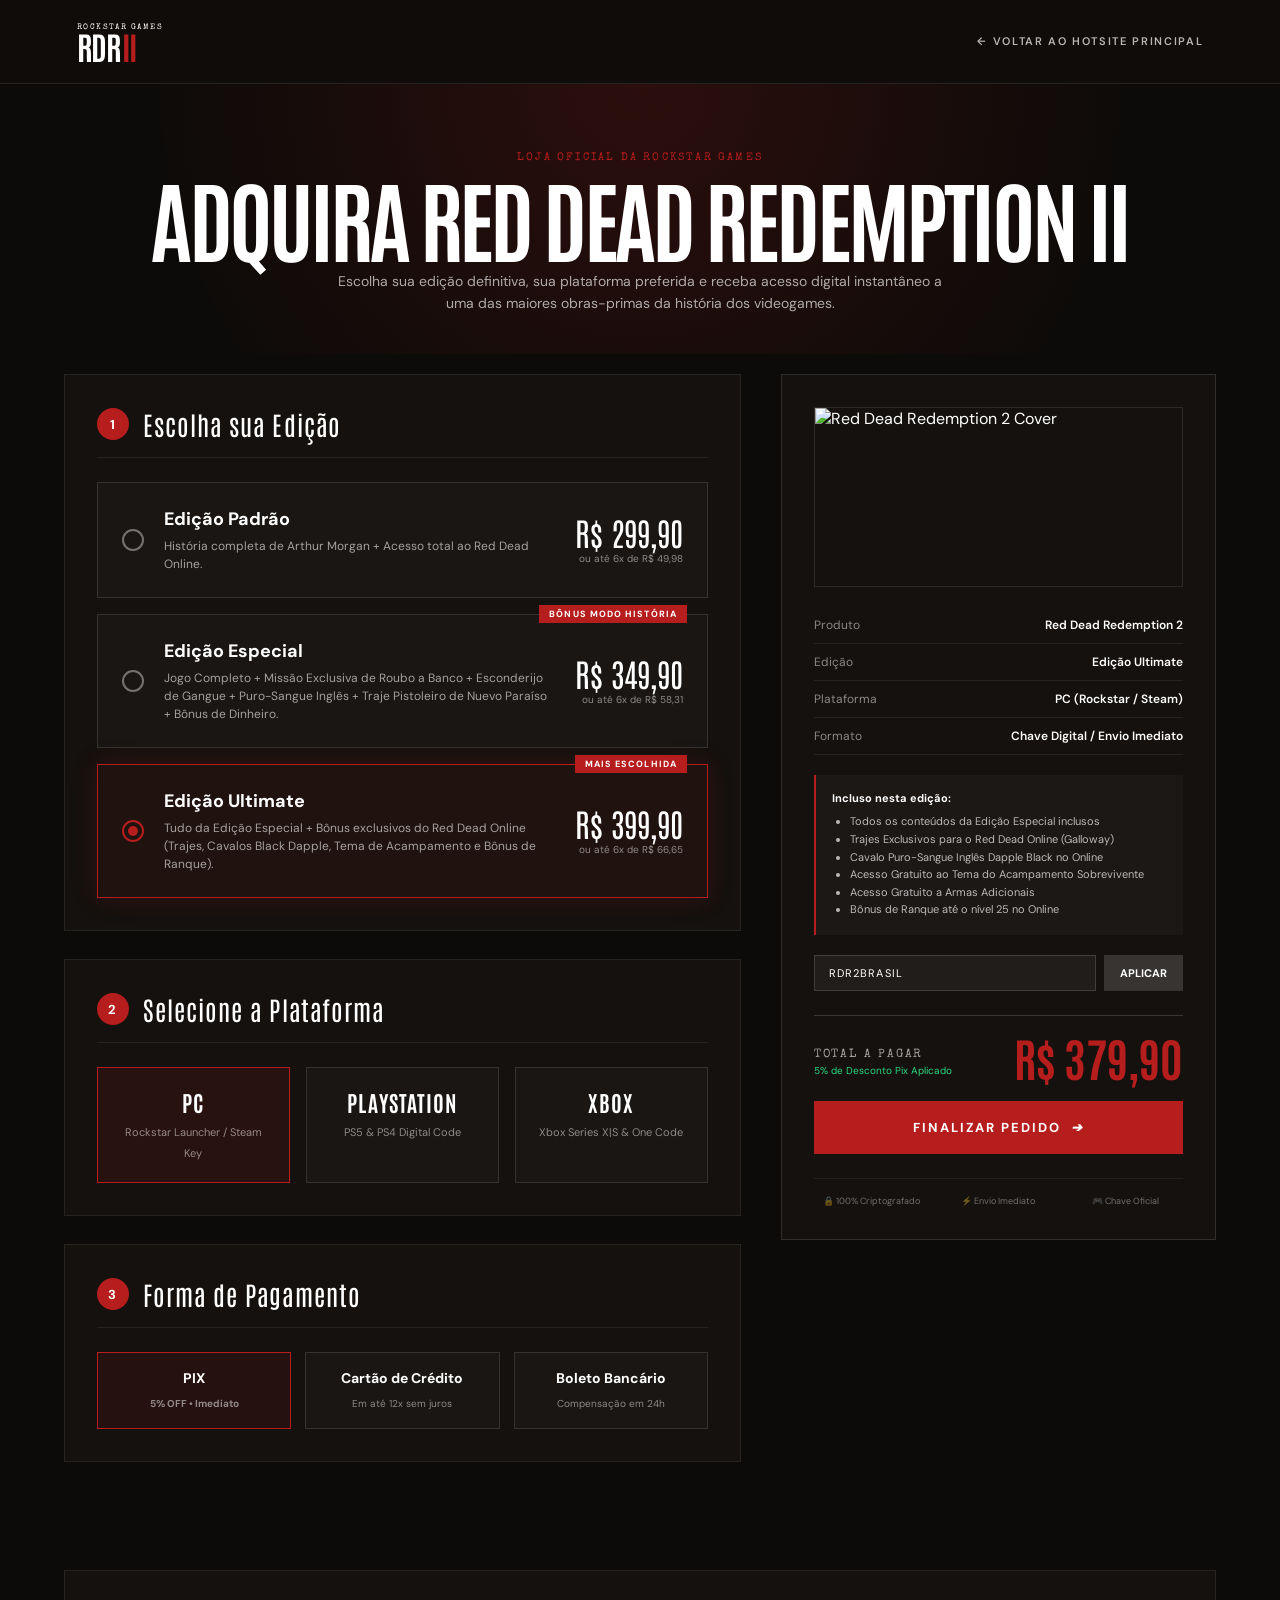
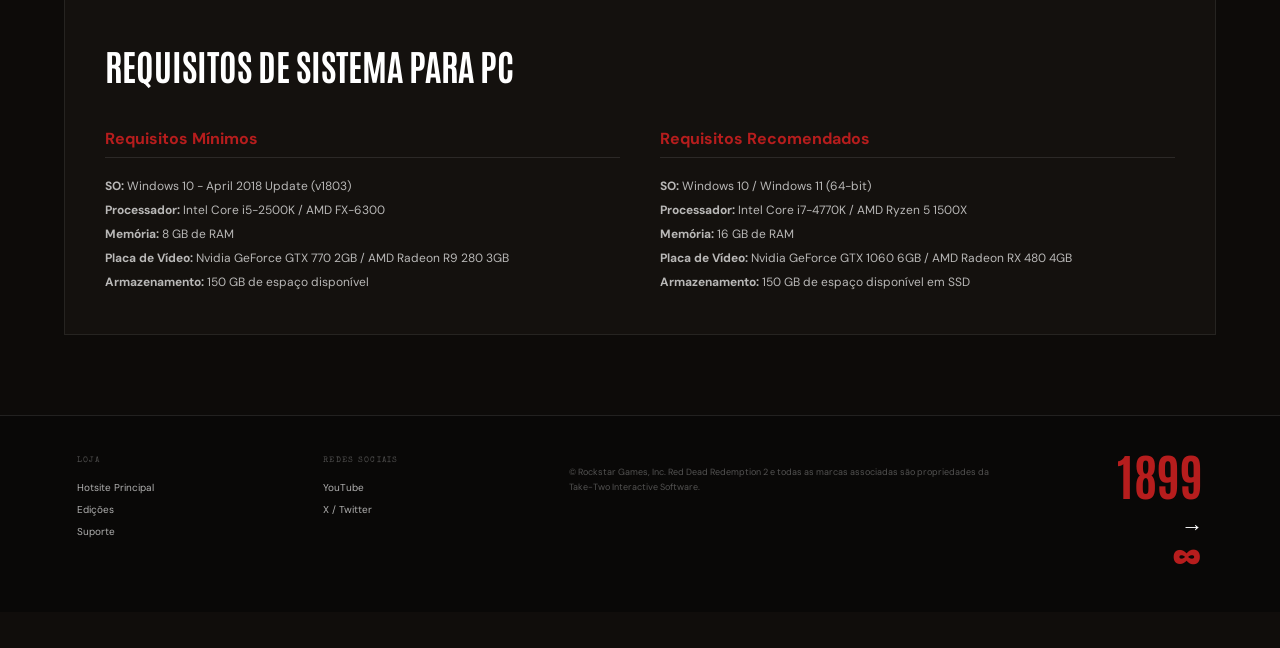
==== buy.html @ e884ec9a "Adiciona site RDR2" ====
<!DOCTYPE html>
<html lang="pt-BR">
<head>
  <meta charset="UTF-8" />
  <meta http-equiv="refresh" content="0; url=comprar.html" />
  <title>Redirecionando para a loja...</title>
</head>
<body style="background:#0d0b09; color:#fff; font-family:sans-serif; text-align:center; padding:100px;">
  <p>Redirecionando para a página de compra...</p>
  <p><a href="comprar.html" style="color:#b61d1d;">Clique aqui se não for redirecionado automaticamente.</a></p>
</body>
</html>
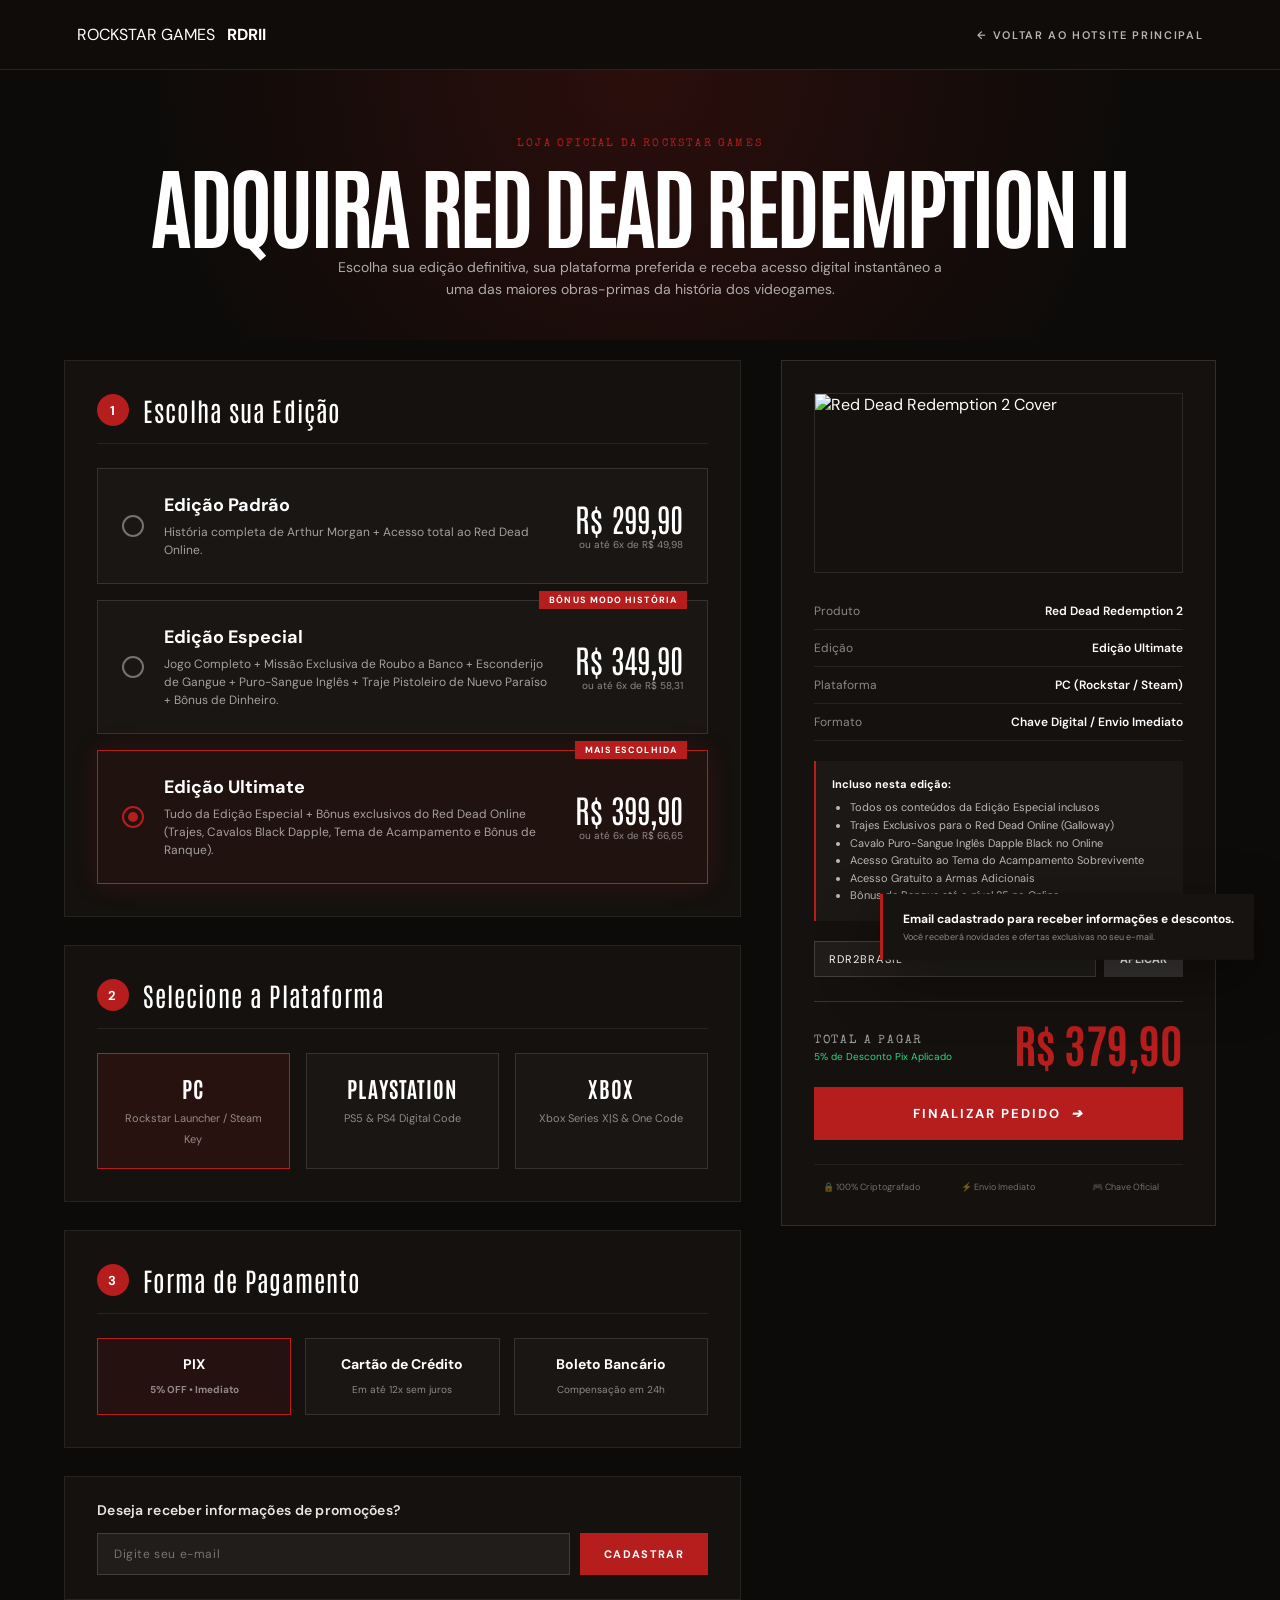
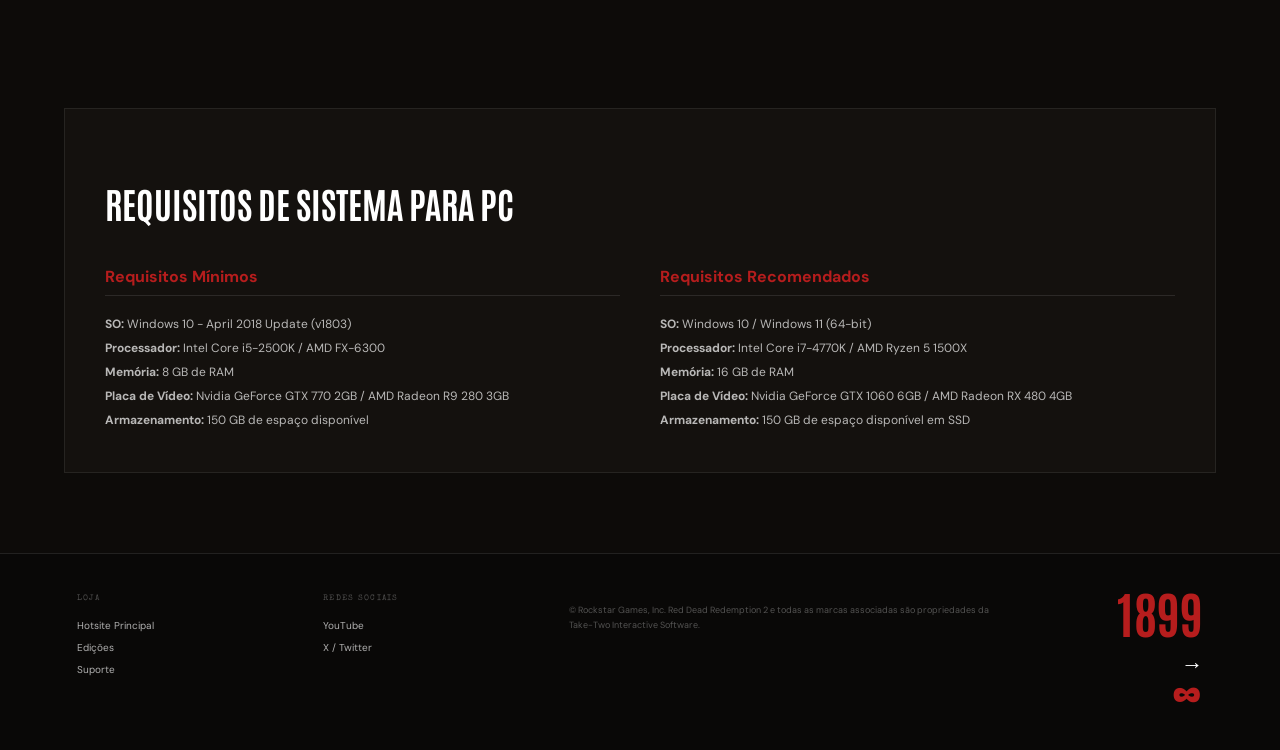
==== commit 10a43c9f: "Update purchase page, trailer modal playback, wildlife assets and latest fixes" ====
--- a/buy.html
+++ b/buy.html
@@ -2,11 +2,997 @@
 <html lang="pt-BR">
 <head>
   <meta charset="UTF-8" />
-  <meta http-equiv="refresh" content="0; url=comprar.html" />
-  <title>Redirecionando para a loja...</title>
+  <meta name="viewport" content="width=device-width, initial-scale=1.0" />
+  <meta name="theme-color" content="#100d0b" />
+  <meta name="description" content="Adquira Red Dead Redemption 2 para PC, PlayStation e Xbox com entrega digital instantânea." />
+  <title>Comprar Red Dead Redemption II — Loja Oficial</title>
+  <link rel="preconnect" href="https://fonts.googleapis.com">
+  <link rel="preconnect" href="https://fonts.gstatic.com" crossorigin>
+  <link href="https://fonts.googleapis.com/css2?family=Antonio:wght@400;500;600;700&family=DM+Sans:wght@400;500;600;700&family=Special+Elite&display=swap" rel="stylesheet">
+  <link rel="stylesheet" href="style.css" />
+  <style>
+    /* Estilos específicos da página de compra */
+    .checkout-page {
+      background: #0d0b09;
+      color: #fff;
+      min-height: 100vh;
+      display: flex;
+      flex-direction: column;
+      cursor: default;
+    }
+    .checkout-page a,
+    .checkout-page button,
+    .checkout-page .edition-card,
+    .checkout-page .platform-card,
+    .checkout-page .payment-option,
+    .checkout-page .radio-mark,
+    .checkout-page .back-link,
+    .checkout-page .brand {
+      cursor: pointer;
+    }
+    .checkout-page input[type="text"],
+    .checkout-page input[type="email"] {
+      cursor: text;
+    }
+    .checkout-page button:disabled,
+    .checkout-page input:disabled,
+    .checkout-page [disabled] {
+      cursor: not-allowed;
+    }
+    .checkout-header {
+      padding: 24px 6vw;
+      display: flex;
+      align-items: center;
+      justify-content: space-between;
+      border-bottom: 1px solid rgba(255,255,255,0.1);
+      background: rgba(16, 13, 11, 0.95);
+      position: sticky;
+      top: 0;
+      z-index: 100;
+      backdrop-filter: blur(10px);
+    }
+    .checkout-header .back-link {
+      color: rgba(255,255,255,0.7);
+      text-decoration: none;
+      font-size: 11px;
+      letter-spacing: 0.15em;
+      text-transform: uppercase;
+      font-weight: 600;
+      transition: color 0.3s;
+      display: inline-flex;
+      align-items: center;
+      gap: 8px;
+    }
+    .checkout-header .back-link:hover {
+      color: var(--red);
+    }
+    .checkout-hero {
+      padding: 60px 6vw 40px;
+      text-align: center;
+      background: radial-gradient(circle at 50% 0%, rgba(182,29,29,0.18) 0%, transparent 70%);
+    }
+    .checkout-hero span {
+      font-family: var(--typewriter);
+      font-size: 11px;
+      letter-spacing: 0.2em;
+      color: var(--red);
+      text-transform: uppercase;
+    }
+    .checkout-hero h1 {
+      font-family: var(--display);
+      font-size: clamp(48px, 7vw, 92px);
+      letter-spacing: -0.04em;
+      margin: 12px 0;
+      line-height: 0.9;
+    }
+    .checkout-hero p {
+      max-width: 620px;
+      margin: 0 auto;
+      color: rgba(255,255,255,0.65);
+      font-size: 14px;
+      line-height: 1.6;
+    }
+
+    .checkout-container {
+      max-width: 1400px;
+      width: 90%;
+      margin: 20px auto 80px;
+      display: grid;
+      grid-template-columns: 1.4fr 0.9fr;
+      gap: 40px;
+      align-items: start;
+    }
+
+    .step-card {
+      background: #14110e;
+      border: 1px solid rgba(255,255,255,0.08);
+      padding: 32px;
+      margin-bottom: 28px;
+      position: relative;
+    }
+    .step-title {
+      display: flex;
+      align-items: center;
+      gap: 14px;
+      font-family: var(--display);
+      font-size: 26px;
+      letter-spacing: 0.04em;
+      margin-bottom: 24px;
+      border-bottom: 1px solid rgba(255,255,255,0.08);
+      padding-bottom: 16px;
+    }
+    .step-title span {
+      display: inline-grid;
+      place-content: center;
+      width: 32px;
+      height: 32px;
+      border-radius: 50%;
+      background: var(--red);
+      color: #fff;
+      font-size: 13px;
+      font-family: var(--body);
+      font-weight: 700;
+    }
+
+    /* Cards de Edição */
+    .editions-list {
+      display: flex;
+      flex-direction: column;
+      gap: 16px;
+    }
+    .edition-card {
+      background: rgba(255,255,255,0.02);
+      border: 1px solid rgba(255,255,255,0.12);
+      padding: 24px;
+      cursor: pointer;
+      transition: all 0.3s var(--ease);
+      display: grid;
+      grid-template-columns: auto 1fr auto;
+      gap: 20px;
+      align-items: center;
+      position: relative;
+    }
+    .edition-card:hover {
+      border-color: rgba(255,255,255,0.35);
+      background: rgba(255,255,255,0.04);
+    }
+    .edition-card.selected {
+      border-color: var(--red);
+      background: rgba(182,29,29,0.08);
+      box-shadow: 0 0 25px rgba(182,29,29,0.2);
+    }
+    .edition-card .radio-mark {
+      width: 22px;
+      height: 22px;
+      border: 2px solid rgba(255,255,255,0.4);
+      border-radius: 50%;
+      display: grid;
+      place-content: center;
+      transition: border-color 0.3s;
+    }
+    .edition-card.selected .radio-mark {
+      border-color: var(--red);
+    }
+    .edition-card.selected .radio-mark::after {
+      content: "";
+      width: 10px;
+      height: 10px;
+      background: var(--red);
+      border-radius: 50%;
+    }
+    .edition-info h3 {
+      margin: 0 0 6px;
+      font-size: 18px;
+      font-weight: 700;
+    }
+    .edition-info p {
+      margin: 0;
+      color: rgba(255,255,255,0.6);
+      font-size: 12px;
+      line-height: 1.5;
+    }
+    .edition-badge {
+      position: absolute;
+      top: -10px;
+      right: 20px;
+      background: var(--red);
+      color: #fff;
+      font-size: 9px;
+      font-weight: 700;
+      letter-spacing: 0.12em;
+      padding: 3px 10px;
+      text-transform: uppercase;
+    }
+    .edition-price {
+      text-align: right;
+    }
+    .edition-price .current {
+      font-family: var(--display);
+      font-size: 32px;
+      color: #fff;
+      display: block;
+      line-height: 1;
+    }
+    .edition-price .installments {
+      color: rgba(255,255,255,0.5);
+      font-size: 10px;
+      margin-top: 4px;
+      display: block;
+    }
+
+    /* Plataformas */
+    .platforms-grid {
+      display: grid;
+      grid-template-columns: repeat(auto-fit, minmax(180px, 1fr));
+      gap: 16px;
+    }
+    .platform-card {
+      background: rgba(255,255,255,0.02);
+      border: 1px solid rgba(255,255,255,0.12);
+      padding: 20px;
+      text-align: center;
+      cursor: pointer;
+      transition: all 0.3s;
+    }
+    .platform-card:hover {
+      border-color: rgba(255,255,255,0.4);
+    }
+    .platform-card.selected {
+      border-color: var(--red);
+      background: rgba(182,29,29,0.12);
+    }
+    .platform-card strong {
+      display: block;
+      font-family: var(--display);
+      font-size: 22px;
+      letter-spacing: 0.05em;
+      margin-bottom: 4px;
+    }
+    .platform-card span {
+      font-size: 11px;
+      color: rgba(255,255,255,0.5);
+    }
+
+    /* Métodos de Pagamento */
+    .payments-list {
+      display: grid;
+      grid-template-columns: repeat(auto-fit, minmax(170px, 1fr));
+      gap: 14px;
+    }
+    .payment-option {
+      border: 1px solid rgba(255,255,255,0.12);
+      padding: 16px;
+      cursor: pointer;
+      background: rgba(255,255,255,0.02);
+      text-align: center;
+      transition: 0.3s;
+    }
+    .payment-option:hover {
+      border-color: rgba(255,255,255,0.3);
+    }
+    .payment-option.selected {
+      border-color: var(--red);
+      background: rgba(182,29,29,0.1);
+    }
+    .payment-option strong {
+      display: block;
+      font-size: 14px;
+      margin-bottom: 4px;
+    }
+    .payment-option small {
+      color: rgba(255,255,255,0.5);
+      font-size: 10px;
+    }
+    .pix-tag {
+      color: #2bd880;
+      font-weight: 700;
+    }
+
+    /* Seção de Promoções e Descontos */
+    .promo-card {
+      background: #14110e;
+      border: 1px solid rgba(255,255,255,0.08);
+      padding: 24px 32px;
+      margin-bottom: 28px;
+    }
+    .promo-question {
+      margin: 0 0 14px;
+      font-size: 14px;
+      font-weight: 600;
+      color: rgba(255,255,255,0.9);
+      letter-spacing: 0.02em;
+    }
+    .promo-form {
+      display: flex;
+      gap: 10px;
+    }
+    .promo-form input {
+      flex: 1;
+      background: rgba(255,255,255,0.05);
+      border: 1px solid rgba(255,255,255,0.15);
+      padding: 12px 16px;
+      color: #fff;
+      font-size: 12px;
+      font-family: inherit;
+      letter-spacing: 0.05em;
+      transition: border-color 0.3s;
+    }
+    .promo-form input:focus {
+      outline: none;
+      border-color: var(--red);
+    }
+    .promo-form button {
+      background: var(--red);
+      border: none;
+      color: #fff;
+      padding: 0 24px;
+      font-size: 11px;
+      font-weight: 700;
+      letter-spacing: 0.12em;
+      text-transform: uppercase;
+      font-family: inherit;
+      cursor: pointer;
+      transition: background 0.3s, color 0.3s;
+      white-space: nowrap;
+    }
+    .promo-form button:hover {
+      background: #fff;
+      color: var(--ink);
+    }
+    .promo-feedback {
+      margin-top: 12px;
+      color: #2bd880;
+      font-size: 12px;
+      font-weight: 600;
+      letter-spacing: 0.02em;
+      display: none;
+    }
+    .promo-feedback.is-visible {
+      display: block;
+    }
+
+    /* Resumo Lateral */
+    .checkout-summary {
+      background: #14110e;
+      border: 1px solid rgba(255,255,255,0.12);
+      padding: 32px;
+      position: sticky;
+      top: 100px;
+    }
+    .summary-cover {
+      width: 100%;
+      height: 180px;
+      overflow: hidden;
+      margin-bottom: 20px;
+      border: 1px solid rgba(255,255,255,0.1);
+      position: relative;
+    }
+    .summary-cover img {
+      width: 100%;
+      height: 100%;
+      object-fit: cover;
+      filter: contrast(1.1);
+    }
+    .summary-details dl {
+      margin: 20px 0;
+    }
+    .summary-details dl div {
+      display: flex;
+      justify-content: space-between;
+      padding: 10px 0;
+      border-bottom: 1px solid rgba(255,255,255,0.07);
+      font-size: 12px;
+    }
+    .summary-details dt {
+      color: rgba(255,255,255,0.5);
+    }
+    .summary-details dd {
+      margin: 0;
+      font-weight: 600;
+    }
+    .summary-bonuses {
+      margin: 20px 0;
+      padding: 16px;
+      background: rgba(255,255,255,0.03);
+      border-left: 2px solid var(--red);
+      font-size: 11px;
+    }
+    .summary-bonuses strong {
+      display: block;
+      margin-bottom: 8px;
+      color: #fff;
+    }
+    .summary-bonuses ul {
+      margin: 0;
+      padding-left: 18px;
+      color: rgba(255,255,255,0.7);
+      line-height: 1.6;
+    }
+
+    .coupon-box {
+      display: flex;
+      gap: 8px;
+      margin: 20px 0;
+    }
+    .coupon-box input {
+      flex: 1;
+      background: rgba(255,255,255,0.05);
+      border: 1px solid rgba(255,255,255,0.15);
+      padding: 10px 14px;
+      color: #fff;
+      font-size: 11px;
+      text-transform: uppercase;
+      letter-spacing: 0.1em;
+    }
+    .coupon-box button {
+      background: rgba(255,255,255,0.15);
+      border: none;
+      color: #fff;
+      padding: 0 16px;
+      font-size: 11px;
+      font-weight: 700;
+      cursor: pointer;
+      transition: background 0.3s;
+    }
+    .coupon-box button:hover {
+      background: var(--red);
+    }
+
+    .summary-total {
+      margin-top: 24px;
+      padding-top: 20px;
+      border-top: 1px solid rgba(255,255,255,0.15);
+      display: flex;
+      justify-content: space-between;
+      align-items: flex-end;
+    }
+    .summary-total span {
+      font-family: var(--typewriter);
+      font-size: 12px;
+      letter-spacing: 0.15em;
+      color: rgba(255,255,255,0.6);
+    }
+    .summary-total strong {
+      font-family: var(--display);
+      font-size: 46px;
+      color: var(--red);
+      line-height: 0.9;
+    }
+
+    .checkout-btn {
+      width: 100%;
+      padding: 18px;
+      margin-top: 24px;
+      background: var(--red);
+      color: #fff;
+      border: none;
+      font-weight: 700;
+      font-size: 13px;
+      letter-spacing: 0.15em;
+      text-transform: uppercase;
+      cursor: pointer;
+      transition: all 0.3s var(--ease);
+      display: flex;
+      align-items: center;
+      justify-content: center;
+      gap: 10px;
+    }
+    .checkout-btn:hover {
+      background: #fff;
+      color: var(--ink);
+    }
+
+    .security-badges {
+      margin-top: 24px;
+      display: grid;
+      grid-template-columns: repeat(3, 1fr);
+      gap: 12px;
+      text-align: center;
+      font-size: 9px;
+      color: rgba(255,255,255,0.4);
+      padding-top: 16px;
+      border-top: 1px solid rgba(255,255,255,0.06);
+    }
+
+    /* Modal de Sucesso */
+    .success-modal {
+      position: fixed;
+      inset: 0;
+      background: rgba(0,0,0,0.85);
+      z-index: 1000;
+      display: flex;
+      align-items: center;
+      justify-content: center;
+      padding: 20px;
+      opacity: 0;
+      visibility: hidden;
+      transition: 0.3s;
+    }
+    .success-modal.is-open {
+      opacity: 1;
+      visibility: visible;
+    }
+    .success-box {
+      background: #14110e;
+      border: 1px solid var(--red);
+      max-width: 520px;
+      width: 100%;
+      padding: 40px;
+      text-align: center;
+      box-shadow: 0 25px 80px rgba(0,0,0,0.8);
+      position: relative;
+    }
+    .success-box h2 {
+      font-family: var(--display);
+      font-size: 42px;
+      margin: 10px 0;
+      letter-spacing: -0.02em;
+    }
+    .key-box {
+      background: rgba(255,255,255,0.05);
+      border: 1px dashed rgba(255,255,255,0.25);
+      padding: 14px;
+      margin: 20px 0;
+      font-family: monospace;
+      font-size: 16px;
+      color: #efc6b9;
+      letter-spacing: 0.15em;
+    }
+
+    /* Requisitos do Sistema */
+    .specs-section {
+      max-width: 1400px;
+      width: 90%;
+      margin: 40px auto 80px;
+      background: #14110e;
+      border: 1px solid rgba(255,255,255,0.08);
+      padding: 40px;
+    }
+    .specs-section h2 {
+      font-family: var(--display);
+      font-size: 36px;
+      margin-bottom: 24px;
+    }
+    .specs-grid {
+      display: grid;
+      grid-template-columns: 1fr 1fr;
+      gap: 40px;
+    }
+    .specs-col h3 {
+      font-size: 16px;
+      color: var(--red);
+      margin-bottom: 16px;
+      border-bottom: 1px solid rgba(255,255,255,0.1);
+      padding-bottom: 8px;
+    }
+    .specs-col ul {
+      list-style: none;
+      padding: 0;
+      margin: 0;
+      font-size: 12px;
+      color: rgba(255,255,255,0.7);
+      line-height: 2;
+    }
+
+    @media (max-width: 980px) {
+      .checkout-container {
+        grid-template-columns: 1fr;
+      }
+      .checkout-summary {
+        position: static;
+      }
+      .specs-grid {
+        grid-template-columns: 1fr;
+      }
+    }
+
+    @media (max-width: 640px) {
+      .promo-card {
+        padding: 20px;
+      }
+      .promo-form {
+        flex-direction: column;
+      }
+      .promo-form button {
+        padding: 12px 20px;
+      }
+    }
+  </style>
 </head>
-<body style="background:#0d0b09; color:#fff; font-family:sans-serif; text-align:center; padding:100px;">
-  <p>Redirecionando para a página de compra...</p>
-  <p><a href="comprar.html" style="color:#b61d1d;">Clique aqui se não for redirecionado automaticamente.</a></p>
+<body class="checkout-page">
+  <header class="checkout-header">
+    <a href="index.html" class="brand" aria-label="Red Dead Redemption II">
+      <span class="brand__small">ROCKSTAR GAMES</span>
+      <strong>RDR<span>II</span></strong>
+    </a>
+    <a href="index.html" class="back-link">
+      <span>← Voltar ao Hotsite Principal</span>
+    </a>
+  </header>
+
+  <main>
+    <section class="checkout-hero">
+      <span>LOJA OFICIAL DA ROCKSTAR GAMES</span>
+      <h1>ADQUIRA RED DEAD REDEMPTION II</h1>
+      <p>Escolha sua edição definitiva, sua plataforma preferida e receba acesso digital instantâneo a uma das maiores obras-primas da história dos videogames.</p>
+    </section>
+
+    <div class="checkout-container">
+      <!-- Coluna Principal de Seleção -->
+      <div class="checkout-main">
+        <!-- Passo 1: Edição -->
+        <div class="step-card">
+          <div class="step-title">
+            <span>1</span>
+            Escolha sua Edição
+          </div>
+          <div class="editions-list">
+            <div class="edition-card" data-edition="standard" data-price="299.90" data-name="Edição Padrão">
+              <div class="radio-mark"></div>
+              <div class="edition-info">
+                <h3>Edição Padrão</h3>
+                <p>História completa de Arthur Morgan + Acesso total ao Red Dead Online.</p>
+              </div>
+              <div class="edition-price">
+                <span class="current">R$ 299,90</span>
+                <span class="installments">ou até 6x de R$ 49,98</span>
+              </div>
+            </div>
+
+            <div class="edition-card" data-edition="special" data-price="349.90" data-name="Edição Especial">
+              <span class="edition-badge">Bônus Modo História</span>
+              <div class="radio-mark"></div>
+              <div class="edition-info">
+                <h3>Edição Especial</h3>
+                <p>Jogo Completo + Missão Exclusiva de Roubo a Banco + Esconderijo de Gangue + Puro-Sangue Inglês + Traje Pistoleiro de Nuevo Paraíso + Bônus de Dinheiro.</p>
+              </div>
+              <div class="edition-price">
+                <span class="current">R$ 349,90</span>
+                <span class="installments">ou até 6x de R$ 58,31</span>
+              </div>
+            </div>
+
+            <div class="edition-card selected" data-edition="ultimate" data-price="399.90" data-name="Edição Ultimate">
+              <span class="edition-badge">Mais Escolhida</span>
+              <div class="radio-mark"></div>
+              <div class="edition-info">
+                <h3>Edição Ultimate</h3>
+                <p>Tudo da Edição Especial + Bônus exclusivos do Red Dead Online (Trajes, Cavalos Black Dapple, Tema de Acampamento e Bônus de Ranque).</p>
+              </div>
+              <div class="edition-price">
+                <span class="current">R$ 399,90</span>
+                <span class="installments">ou até 6x de R$ 66,65</span>
+              </div>
+            </div>
+          </div>
+        </div>
+
+        <!-- Passo 2: Plataforma -->
+        <div class="step-card">
+          <div class="step-title">
+            <span>2</span>
+            Selecione a Plataforma
+          </div>
+          <div class="platforms-grid">
+            <div class="platform-card selected" data-platform="PC (Rockstar / Steam)">
+              <strong>PC</strong>
+              <span>Rockstar Launcher / Steam Key</span>
+            </div>
+            <div class="platform-card" data-platform="PlayStation 5 / PS4">
+              <strong>PLAYSTATION</strong>
+              <span>PS5 & PS4 Digital Code</span>
+            </div>
+            <div class="platform-card" data-platform="Xbox Series X|S / One">
+              <strong>XBOX</strong>
+              <span>Xbox Series X|S & One Code</span>
+            </div>
+          </div>
+        </div>
+
+        <!-- Passo 3: Pagamento -->
+        <div class="step-card">
+          <div class="step-title">
+            <span>3</span>
+            Forma de Pagamento
+          </div>
+          <div class="payments-list">
+            <div class="payment-option selected" data-payment="pix">
+              <strong>PIX</strong>
+              <small class="pix-tag">5% OFF • Imediato</small>
+            </div>
+            <div class="payment-option" data-payment="card">
+              <strong>Cartão de Crédito</strong>
+              <small>Em até 12x sem juros</small>
+            </div>
+            <div class="payment-option" data-payment="boleto">
+              <strong>Boleto Bancário</strong>
+              <small>Compensação em 24h</small>
+            </div>
+          </div>
+        </div>
+
+        <!-- Seção de Cadastro de Promoções -->
+        <div class="promo-card">
+          <p class="promo-question">Deseja receber informações de promoções?</p>
+          <form class="promo-form" id="promoForm" novalidate>
+            <input type="email" id="promoEmail" placeholder="Digite seu e-mail" required />
+            <button type="submit" id="promoSubmitBtn">Cadastrar</button>
+          </form>
+          <div class="promo-feedback" id="promoFeedback">Email cadastrado para receber informações e descontos.</div>
+        </div>
+      </div>
+
+      <!-- Coluna Lateral de Resumo -->
+      <aside class="checkout-summary">
+        <div class="summary-cover">
+          <img id="summaryCoverImg" src="https://static.wikia.nocookie.net/reddeadredemption/images/9/9c/Rdr2_rdr2_3840x2160.jpg/revision/latest" alt="Red Dead Redemption 2 Cover" />
+        </div>
+
+        <div class="summary-details">
+          <dl>
+            <div>
+              <dt>Produto</dt>
+              <dd id="sumProduct">Red Dead Redemption 2</dd>
+            </div>
+            <div>
+              <dt>Edição</dt>
+              <dd id="sumEdition">Edição Ultimate</dd>
+            </div>
+            <div>
+              <dt>Plataforma</dt>
+              <dd id="sumPlatform">PC (Rockstar / Steam)</dd>
+            </div>
+            <div>
+              <dt>Formato</dt>
+              <dd>Chave Digital / Envio Imediato</dd>
+            </div>
+          </dl>
+
+          <div class="summary-bonuses" id="sumBonuses">
+            <strong>Incluso nesta edição:</strong>
+            <ul>
+              <li>Jogo Completo (Modo História + Red Dead Online)</li>
+              <li>Missão de Roubo a Banco & Esconderijo de Gangue</li>
+              <li>Puro-Sangue Inglês Dapple Black</li>
+              <li>Traje Pistoleiro de Nuevo Paraíso</li>
+              <li>Bônus de Dinheiro e Descontos no Modo História</li>
+              <li>Trajes e Bônus de Ranque no Red Dead Online</li>
+            </ul>
+          </div>
+
+          <div class="coupon-box">
+            <input type="text" id="couponInput" placeholder="CUPOM DE DESCONTO" value="RDR2BRASIL" />
+            <button id="applyCouponBtn">APLICAR</button>
+          </div>
+
+          <div class="summary-total">
+            <div>
+              <span>TOTAL A PAGAR</span>
+              <div id="discountNotice" style="color:#2bd880; font-size:10px; margin-top:2px;">5% de Desconto Pix Aplicado</div>
+            </div>
+            <strong id="sumPrice">R$ 379,90</strong>
+          </div>
+
+          <button class="checkout-btn" id="finishOrderBtn">
+            <span>FINALIZAR PEDIDO</span>
+            <i>➔</i>
+          </button>
+
+          <div class="security-badges">
+            <div>🔒 100% Criptografado</div>
+            <div>⚡ Envio Imediato</div>
+            <div>🎮 Chave Oficial</div>
+          </div>
+        </div>
+      </aside>
+    </div>
+
+    <!-- Requisitos do Sistema -->
+    <section class="specs-section">
+      <h2>REQUISITOS DE SISTEMA PARA PC</h2>
+      <div class="specs-grid">
+        <div class="specs-col">
+          <h3>Requisitos Mínimos</h3>
+          <ul>
+            <li><strong>SO:</strong> Windows 10 - April 2018 Update (v1803)</li>
+            <li><strong>Processador:</strong> Intel Core i5-2500K / AMD FX-6300</li>
+            <li><strong>Memória:</strong> 8 GB de RAM</li>
+            <li><strong>Placa de Vídeo:</strong> Nvidia GeForce GTX 770 2GB / AMD Radeon R9 280 3GB</li>
+            <li><strong>Armazenamento:</strong> 150 GB de espaço disponível</li>
+          </ul>
+        </div>
+        <div class="specs-col">
+          <h3>Requisitos Recomendados</h3>
+          <ul>
+            <li><strong>SO:</strong> Windows 10 / Windows 11 (64-bit)</li>
+            <li><strong>Processador:</strong> Intel Core i7-4770K / AMD Ryzen 5 1500X</li>
+            <li><strong>Memória:</strong> 16 GB de RAM</li>
+            <li><strong>Placa de Vídeo:</strong> Nvidia GeForce GTX 1060 6GB / AMD Radeon RX 480 4GB</li>
+            <li><strong>Armazenamento:</strong> 150 GB de espaço disponível em SSD</li>
+          </ul>
+        </div>
+      </div>
+    </section>
+  </main>
+
+  <!-- Modal de Confirmação -->
+  <div class="success-modal" id="successModal">
+    <div class="success-box">
+      <span style="font-size:36px; color:#2bd880;">✔</span>
+      <h2>PEDIDO GERADO COM SUCESSO!</h2>
+      <p style="color:rgba(255,255,255,0.7); font-size:13px;">Sua chave de ativação foi reservada. Realize o pagamento para desbloquear seu download imediato.</p>
+      
+      <div class="key-box">
+        CHAVE: <strong>RDR2-BR99-VLND-1899-OUTLAW</strong>
+      </div>
+
+      <p style="font-size:11px; color:rgba(255,255,255,0.5);">Esta é uma demonstração conceitual da interface de checkout para Red Dead Redemption 2.</p>
+      <button class="checkout-btn" style="margin-top:20px;" id="closeModalBtn">FECHAR</button>
+    </div>
+  </div>
+
+  <!-- Toast de Notificação -->
+  <div class="toast" id="toast" role="status" aria-live="polite">
+    <strong>Email cadastrado para receber informações e descontos.</strong>
+    <span>Você receberá novidades e ofertas exclusivas no seu e-mail.</span>
+  </div>
+
+  <footer class="footer" style="padding-top:40px;">
+    <div class="footer__bottom" style="padding-top:0;">
+      <div>
+        <span class="footer__label">LOJA</span>
+        <a href="index.html">Hotsite Principal</a>
+        <a href="buy.html">Edições</a>
+        <a href="https://support.rockstargames.com" target="_blank" rel="noopener noreferrer">Suporte</a>
+      </div>
+      <div>
+        <span class="footer__label">REDES SOCIAIS</span>
+        <a href="https://www.youtube.com/rockstargames" target="_blank" rel="noopener noreferrer">YouTube</a>
+        <a href="https://twitter.com/rockstargames" target="_blank" rel="noopener noreferrer">X / Twitter</a>
+      </div>
+      <div class="footer__legal">
+        <p>© Rockstar Games, Inc. Red Dead Redemption 2 e todas as marcas associadas são propriedades da Take-Two Interactive Software.</p>
+      </div>
+      <div class="footer__year">1899<br><span>→</span><br>∞</div>
+    </div>
+  </footer>
+
+  <script>
+    (() => {
+      const state = {
+        edition: "ultimate",
+        editionName: "Edição Ultimate",
+        basePrice: 399.90,
+        platform: "PC (Rockstar / Steam)",
+        payment: "pix",
+        discount: 0.05
+      };
+
+      const editionCards = document.querySelectorAll(".edition-card");
+      const platformCards = document.querySelectorAll(".platform-card");
+      const paymentOptions = document.querySelectorAll(".payment-option");
+
+      const sumEdition = document.getElementById("sumEdition");
+      const sumPlatform = document.getElementById("sumPlatform");
+      const sumPrice = document.getElementById("sumPrice");
+      const sumBonuses = document.getElementById("sumBonuses");
+      const discountNotice = document.getElementById("discountNotice");
+
+      const bonusesMap = {
+        standard: [
+          "Jogo Completo (Modo História + Red Dead Online)",
+          "Acesso a todos os modos e conteúdos do mundo aberto",
+          "Atualizações gratuitas do Red Dead Online"
+        ],
+        special: [
+          "Jogo Completo (Modo História + Red Dead Online)",
+          "Missão de Roubo a Banco no Modo História",
+          "Esconderijo de Gangue em Rhodes",
+          "Puro-Sangue Inglês Preto Dapple",
+          "Traje Pistoleiro de Nuevo Paraíso",
+          "Amuleto e Talismã com Vantagens em Jogo"
+        ],
+        ultimate: [
+          "Todos os conteúdos da Edição Especial inclusos",
+          "Trajes Exclusivos para o Red Dead Online (Galloway)",
+          "Cavalo Puro-Sangue Inglês Dapple Black no Online",
+          "Acesso Gratuito ao Tema do Acampamento Sobrevivente",
+          "Acesso Gratuito a Armas Adicionais",
+          "Bônus de Ranque até o nível 25 no Online"
+        ]
+      };
+
+      const updateSummary = () => {
+        sumEdition.textContent = state.editionName;
+        sumPlatform.textContent = state.platform;
+
+        const isPix = state.payment === "pix";
+        state.discount = isPix ? 0.05 : 0;
+        const finalPrice = state.basePrice * (1 - state.discount);
+
+        sumPrice.textContent = `R$ ${finalPrice.toFixed(2).replace(".", ",")}`;
+        discountNotice.textContent = isPix ? "5% de Desconto Pix Aplicado" : "Sem desconto adicional";
+        discountNotice.style.color = isPix ? "#2bd880" : "rgba(255,255,255,0.4)";
+
+        const bonuses = bonusesMap[state.edition] || [];
+        sumBonuses.innerHTML = `<strong>Incluso nesta edição:</strong><ul>${bonuses.map(b => `<li>${b}</li>`).join("")}</ul>`;
+      };
+
+      editionCards.forEach(card => {
+        card.addEventListener("click", () => {
+          editionCards.forEach(c => c.classList.remove("selected"));
+          card.classList.add("selected");
+          state.edition = card.dataset.edition;
+          state.editionName = card.dataset.name;
+          state.basePrice = Number(card.dataset.price);
+          updateSummary();
+        });
+      });
+
+      platformCards.forEach(card => {
+        card.addEventListener("click", () => {
+          platformCards.forEach(c => c.classList.remove("selected"));
+          card.classList.add("selected");
+          state.platform = card.dataset.platform;
+          updateSummary();
+        });
+      });
+
+      paymentOptions.forEach(option => {
+        option.addEventListener("click", () => {
+          paymentOptions.forEach(o => o.classList.remove("selected"));
+          option.classList.add("selected");
+          state.payment = option.dataset.payment;
+          updateSummary();
+        });
+      });
+
+      const successModal = document.getElementById("successModal");
+      document.getElementById("finishOrderBtn")?.addEventListener("click", () => {
+        successModal.classList.add("is-open");
+      });
+      document.getElementById("closeModalBtn")?.addEventListener("click", () => {
+        successModal.classList.remove("is-open");
+      });
+      successModal?.addEventListener("click", e => {
+        if (e.target === successModal) successModal.classList.remove("is-open");
+      });
+
+      /* ---------------------------
+         Cadastro de Promoções e Descontos
+      ---------------------------- */
+      const promoForm = document.getElementById("promoForm");
+      const promoEmail = document.getElementById("promoEmail");
+      const promoFeedback = document.getElementById("promoFeedback");
+      const toast = document.getElementById("toast");
+      let toastTimer;
+
+      promoForm?.addEventListener("submit", e => {
+        e.preventDefault();
+        const emailVal = promoEmail.value.trim();
+        const emailRegex = /^[^\s@]+@[^\s@]+\.[^\s@]+$/;
+
+        if (!emailVal || !emailRegex.test(emailVal)) {
+          promoEmail.focus();
+          promoEmail.style.borderColor = "var(--red)";
+          return;
+        }
+
+        promoEmail.style.borderColor = "rgba(255,255,255,0.15)";
+        promoFeedback.classList.add("is-visible");
+        promoEmail.value = "";
+
+        if (toast) {
+          clearTimeout(toastTimer);
+          toast.classList.add("is-visible");
+          toastTimer = setTimeout(() => {
+            toast.classList.remove("is-visible");
+          }, 3500);
+        }
+      });
+
+      updateSummary();
+    })();
+  </script>
 </body>
 </html>
--- a/style.css
+++ b/style.css
@@ -0,0 +1,2167 @@
+/* =========================================================
+   RED DEAD REDEMPTION II — CONCEPT HOTSITE
+   Pure CSS / editorial western art direction
+   ========================================================= */
+
+:root {
+  --ink: #100d0b;
+  --ink-soft: #1b1714;
+  --paper: #d8cfbd;
+  --paper-dark: #b9ae98;
+  --red: #b61d1d;
+  --red-dark: #7f1111;
+  --cream: #efe7d6;
+  --muted: #877f72;
+  --line: rgba(16, 13, 11, .22);
+  --line-light: rgba(255,255,255,.18);
+  --display: "Antonio", Impact, sans-serif;
+  --body: "DM Sans", Arial, sans-serif;
+  --typewriter: "Special Elite", monospace;
+  --ease: cubic-bezier(.2,.75,.2,1);
+  --header-h: 92px;
+}
+
+* { box-sizing: border-box; }
+
+html {
+  scroll-behavior: smooth;
+  background: var(--ink);
+}
+
+body {
+  margin: 0;
+  color: var(--ink);
+  font-family: var(--body);
+  background: var(--ink);
+  overflow-x: hidden;
+  cursor: none;
+}
+
+body.modal-open { overflow: hidden; }
+
+a, button { cursor: none; }
+
+img {
+  display: block;
+  width: 100%;
+  height: 100%;
+  object-fit: cover;
+  object-position: center;
+  image-rendering: -webkit-optimize-contrast;
+  image-rendering: auto;
+  backface-visibility: hidden;
+  -webkit-backface-visibility: hidden;
+  transform: translateZ(0);
+}
+
+button, input, select {
+  font: inherit;
+}
+
+button {
+  border: 0;
+  color: inherit;
+}
+
+::selection {
+  color: var(--cream);
+  background: var(--red);
+}
+
+.page-noise {
+  position: fixed;
+  inset: 0;
+  z-index: 9990;
+  opacity: .075;
+  pointer-events: none;
+  background-image:
+    url("data:image/svg+xml,%3Csvg viewBox='0 0 180 180' xmlns='http://www.w3.org/2000/svg'%3E%3Cfilter id='n'%3E%3CfeTurbulence type='fractalNoise' baseFrequency='.9' numOctaves='4' stitchTiles='stitch'/%3E%3C/filter%3E%3Crect width='100%25' height='100%25' filter='url(%23n)' opacity='.55'/%3E%3C/svg%3E");
+  mix-blend-mode: soft-light;
+}
+
+.cursor {
+  position: fixed;
+  top: 0;
+  left: 0;
+  pointer-events: none;
+  z-index: 10000;
+  border-radius: 50%;
+  transform: translate(-50%, -50%);
+}
+.cursor--outer {
+  width: 36px;
+  height: 36px;
+  border: 1px solid rgba(255,255,255,.7);
+  transition: width .25s, height .25s, background .25s, border-color .25s;
+}
+.cursor--inner {
+  width: 4px;
+  height: 4px;
+  background: #fff;
+}
+.cursor--outer.is-hovering {
+  width: 58px;
+  height: 58px;
+  border-color: var(--red);
+  background: rgba(182,29,29,.12);
+}
+
+.site-header {
+  position: fixed;
+  inset: 0 0 auto 0;
+  z-index: 5000;
+  height: var(--header-h);
+  padding: 0 42px;
+  display: flex;
+  align-items: center;
+  justify-content: space-between;
+  color: white;
+  transition: background .35s var(--ease), height .3s, transform .35s var(--ease), border-color .35s;
+}
+.site-header.is-scrolled {
+  height: 72px;
+  background: rgba(15,12,10,.92);
+  backdrop-filter: blur(14px);
+  -webkit-backdrop-filter: blur(14px);
+  border-bottom: 1px solid rgba(255,255,255,.09);
+}
+.site-header.is-hidden:not(.nav-open) { transform: translateY(-110%); }
+.site-header.nav-open {
+  transform: none !important;
+}
+
+.brand {
+  color: inherit;
+  text-decoration: none;
+  display: inline-flex;
+  align-items: center;
+  gap: 12px;
+  transition: opacity .3s var(--ease);
+}
+.brand:hover {
+  opacity: .92;
+}
+
+/* Suporte à imagem oficial da logo (quando adicionada) */
+.brand__img,
+.brand img {
+  max-height: 40px;
+  width: auto;
+  object-fit: contain;
+  display: block;
+}
+
+/* Placeholder visual elegante para 1899 Creative */
+.brand__placeholder {
+  display: flex;
+  align-items: center;
+  gap: 12px;
+}
+.brand__icon {
+  display: grid;
+  place-content: center;
+  width: 36px;
+  height: 36px;
+  border: 1px solid rgba(255, 255, 255, 0.25);
+  border-radius: 4px;
+  background: rgba(182, 29, 29, 0.18);
+  color: var(--red);
+  transition: all .3s var(--ease);
+  flex-shrink: 0;
+}
+.brand:hover .brand__icon {
+  border-color: var(--red);
+  background: var(--red);
+  color: #ffffff;
+  box-shadow: 0 0 16px rgba(182, 29, 29, 0.45);
+}
+.brand__text {
+  display: flex;
+  flex-direction: column;
+  line-height: 1;
+}
+.brand__tag {
+  font-family: var(--typewriter);
+  font-size: 8px;
+  letter-spacing: .2em;
+  color: rgba(255, 255, 255, 0.5);
+  margin-bottom: 3px;
+  text-transform: uppercase;
+}
+.brand__name {
+  font-family: var(--display);
+  font-size: 26px;
+  font-weight: 700;
+  letter-spacing: -.02em;
+  text-transform: uppercase;
+  color: #ffffff;
+  line-height: .9;
+}
+.brand__name span {
+  color: var(--red);
+}
+
+.site-nav {
+  display: flex;
+  align-items: center;
+  gap: 28px;
+}
+.site-nav a {
+  position: relative;
+  color: inherit;
+  text-decoration: none;
+  font-size: 11px;
+  font-weight: 600;
+  letter-spacing: .14em;
+  text-transform: uppercase;
+  transition: color .3s var(--ease);
+}
+.site-nav a::after {
+  content: "";
+  position: absolute;
+  left: 0;
+  right: 100%;
+  bottom: -7px;
+  height: 1px;
+  background: currentColor;
+  transition: right .3s var(--ease);
+}
+.site-nav a:hover::after { right: 0; }
+.site-nav a:hover { color: #ffffff; }
+
+.site-nav .nav-buy {
+  padding: 10px 18px;
+  color: white;
+  background: var(--red);
+  transition: background .3s, transform .3s;
+}
+.site-nav .nav-buy:hover {
+  background: #ffffff;
+  color: var(--ink);
+  transform: translateY(-1px);
+}
+.site-nav .nav-buy::after { display: none; }
+
+.menu-toggle {
+  display: none;
+  z-index: 105;
+  width: 44px;
+  height: 44px;
+  border: 1px solid rgba(255, 255, 255, 0.22);
+  border-radius: 4px;
+  background: rgba(15, 12, 10, 0.6);
+  backdrop-filter: blur(8px);
+  padding: 11px 9px;
+  flex-direction: column;
+  justify-content: space-between;
+  align-items: center;
+  cursor: pointer;
+  transition: border-color .3s, background .3s;
+}
+.menu-toggle:hover {
+  border-color: var(--red);
+  background: rgba(182, 29, 29, 0.15);
+}
+.menu-toggle span {
+  display: block;
+  width: 22px;
+  height: 2px;
+  background: #ffffff;
+  border-radius: 2px;
+  transition: transform .3s var(--ease), opacity .3s var(--ease), background .3s;
+}
+.menu-toggle[aria-expanded="true"] span:nth-child(1) {
+  transform: translateY(7px) rotate(45deg);
+  background: var(--red);
+}
+.menu-toggle[aria-expanded="true"] span:nth-child(2) {
+  opacity: 0;
+  transform: scaleX(0);
+}
+.menu-toggle[aria-expanded="true"] span:nth-child(3) {
+  transform: translateY(-7px) rotate(-45deg);
+  background: var(--red);
+}
+
+.hero {
+  position: relative;
+  min-height: 100svh;
+  color: white;
+  overflow: hidden;
+  background: #140d0a;
+  display: flex;
+  flex-direction: column;
+  justify-content: space-between;
+}
+.hero__visual {
+  position: absolute;
+  inset: 0;
+  width: 100%;
+  height: 100%;
+  display: flex;
+  align-items: center;
+  justify-content: center;
+  overflow: hidden;
+  will-change: transform;
+}
+.hero__visual img {
+  width: 100%;
+  height: 100%;
+  object-fit: cover;
+  object-position: center 30%;
+  filter: sepia(.35) saturate(.85) contrast(1.16);
+  transform: scale(1.02);
+  transition: transform .6s var(--ease);
+}
+.hero__shade {
+  position: absolute;
+  inset: 0;
+  background:
+    linear-gradient(90deg, rgba(8,6,5,.78) 0%, rgba(8,6,5,.25) 45%, rgba(8,6,5,.34) 100%),
+    linear-gradient(0deg, rgba(8,6,5,.78) 0%, transparent 42%);
+  pointer-events: none;
+}
+.hero__sun {
+  position: absolute;
+  width: min(44vw, 760px);
+  aspect-ratio: 1;
+  right: -7vw;
+  top: 8vh;
+  border-radius: 50%;
+  background: rgba(205,48,34,.66);
+  mix-blend-mode: multiply;
+  box-shadow: 0 0 150px rgba(196, 43, 28, .26);
+}
+.hero__content {
+  position: relative;
+  z-index: 3;
+  min-height: 100svh;
+  padding: 21vh 7vw 8vh 10vw;
+  display: flex;
+  flex-direction: column;
+  justify-content: space-between;
+}
+.eyebrow,
+.kicker {
+  font-family: var(--typewriter);
+  text-transform: uppercase;
+  letter-spacing: .12em;
+  font-size: 12px;
+}
+.hero__title {
+  margin: 2vh 0 0;
+  width: min-content;
+  font-family: var(--display);
+  font-size: clamp(96px, 13vw, 235px);
+  font-weight: 700;
+  line-height: .68;
+  letter-spacing: -.065em;
+  text-transform: uppercase;
+}
+.hero__title span { display: block; white-space: nowrap; }
+.hero__title .outline {
+  color: transparent;
+  -webkit-text-stroke: 1px rgba(255,255,255,.82);
+  transform: translateX(7vw);
+}
+.hero__title .red { color: #d2241f; transform: translateX(2.5vw); }
+.hero__bottom {
+  width: min(650px, 56vw);
+  margin-left: 38vw;
+  display: flex;
+  align-items: end;
+  gap: 40px;
+}
+.hero__bottom p {
+  margin: 0;
+  max-width: 360px;
+  color: rgba(255,255,255,.78);
+  line-height: 1.65;
+  font-size: 13px;
+}
+.hero__actions {
+  flex-shrink: 0;
+  display: flex;
+  flex-direction: column;
+  gap: 8px;
+}
+.btn {
+  min-width: 180px;
+  padding: 15px 19px;
+  border: 1px solid rgba(255,255,255,.45);
+  background: transparent;
+  color: #fff;
+  text-decoration: none;
+  text-align: center;
+  font-size: 10px;
+  font-weight: 700;
+  letter-spacing: .15em;
+  text-transform: uppercase;
+  overflow: hidden;
+  position: relative;
+}
+.btn::before {
+  content: "";
+  position: absolute;
+  inset: 0;
+  background: white;
+  transform: translateY(102%);
+  transition: transform .35s var(--ease);
+}
+.btn:hover::before { transform: translateY(0); }
+.btn:hover span { color: var(--ink); position: relative; z-index: 2; }
+.btn--primary {
+  border-color: var(--red);
+  background: var(--red);
+}
+.btn--primary::before { background: #fff; }
+.hero__index {
+  position: absolute;
+  z-index: 4;
+  left: 27px;
+  top: 50%;
+}
+.vertical-copy {
+  writing-mode: vertical-rl;
+  transform: rotate(180deg);
+  font-size: 9px;
+  letter-spacing: .25em;
+  color: rgba(255,255,255,.62);
+}
+.hero__stamp {
+  position: absolute;
+  z-index: 3;
+  right: 4vw;
+  bottom: 6vh;
+  width: 132px;
+  aspect-ratio: 1;
+  border: 1px solid rgba(255,255,255,.45);
+  border-radius: 50%;
+  display: grid;
+  place-content: center;
+  text-align: center;
+  transform: rotate(-9deg);
+  font-family: var(--typewriter);
+}
+.hero__stamp::before {
+  content:"";
+  position:absolute;
+  inset: 7px;
+  border: 1px dashed rgba(255,255,255,.34);
+  border-radius: inherit;
+}
+.hero__stamp span { font-size: 7px; letter-spacing: .15em; }
+.hero__stamp strong { font-family: var(--display); font-size: 34px; color: #efc6b9; }
+
+.scroll-cue {
+  position: absolute;
+  z-index: 4;
+  bottom: 28px;
+  left: 44px;
+  color: white;
+  text-decoration: none;
+  display: flex;
+  align-items: center;
+  gap: 12px;
+  font-size: 8px;
+  letter-spacing: .25em;
+}
+.scroll-cue i { width: 42px; height: 1px; background: rgba(255,255,255,.5); position: relative; overflow: hidden; }
+.scroll-cue i::after {
+  content:"";
+  position:absolute;
+  inset:0;
+  background:white;
+  transform:translateX(-100%);
+  animation: scrollLine 2s infinite;
+}
+@keyframes scrollLine { 50%,100% { transform: translateX(100%); } }
+
+.manifesto {
+  overflow: hidden;
+  padding: 10px 0 4px;
+  background: var(--red);
+  color: var(--ink);
+  border-block: 1px solid #62100d;
+}
+.marquee__track {
+  display: flex;
+  width: max-content;
+  animation: marquee 24s linear infinite;
+}
+.marquee span {
+  font-family: var(--display);
+  font-weight: 700;
+  font-size: clamp(48px, 6vw, 100px);
+  line-height: .9;
+  letter-spacing: -.03em;
+  white-space: nowrap;
+}
+@keyframes marquee { to { transform: translateX(-50%); } }
+
+.section-paper {
+  position: relative;
+  background:
+    linear-gradient(rgba(216,207,189,.965),rgba(216,207,189,.965)),
+    url("data:image/svg+xml,%3Csvg xmlns='http://www.w3.org/2000/svg' width='140' height='140'%3E%3Cfilter id='f'%3E%3CfeTurbulence baseFrequency='.85' numOctaves='3'/%3E%3C/filter%3E%3Crect width='100%25' height='100%25' filter='url(%23f)' opacity='.16'/%3E%3C/svg%3E");
+}
+
+.section-mark {
+  display: flex;
+  align-items: center;
+  gap: 12px;
+  color: var(--ink);
+  font-size: 9px;
+  font-weight: 700;
+  letter-spacing: .18em;
+}
+.section-mark span {
+  display: grid;
+  place-content: center;
+  width: 32px;
+  height: 32px;
+  border: 1px solid currentColor;
+  border-radius: 50%;
+  font-size: 8px;
+}
+.section-mark p { margin: 0; }
+.section-mark--dark { color: rgba(255,255,255,.72); }
+
+.story {
+  padding: 12vh 6vw 14vh;
+  overflow: hidden;
+}
+.story__intro {
+  margin: 6vh 0 6vh;
+  max-width: 1200px;
+}
+.story__intro .kicker {
+  max-width: 480px;
+  margin-bottom: 20px;
+  line-height: 1.6;
+  color: var(--red-dark);
+}
+.display {
+  margin: 25px 0 0;
+  font-family: var(--display);
+  font-size: clamp(74px, 10vw, 175px);
+  line-height: .78;
+  letter-spacing: -.055em;
+  text-transform: uppercase;
+}
+.display em { color: var(--red); font-style: normal; }
+.display--light { color: white; }
+.display--light span {
+  color: transparent;
+  -webkit-text-stroke: 1px rgba(255,255,255,.65);
+}
+.story__grid {
+  display: grid;
+  grid-template-columns: 1.15fr 0.85fr;
+  gap: 50px;
+  align-items: stretch;
+  position: relative;
+}
+.story__image {
+  margin: 0;
+  position: relative;
+  overflow: hidden;
+  box-shadow: 0 25px 60px rgba(32,24,17,.22);
+}
+.story__image::after {
+  content:"";
+  position:absolute;
+  inset:0;
+  background: linear-gradient(0deg, rgba(26,12,7,.3), transparent 45%);
+  pointer-events:none;
+}
+.story__image img {
+  width: 100%;
+  height: 100%;
+  object-fit: cover;
+  filter: sepia(.15) saturate(.92) contrast(1.06);
+  transition: transform .6s var(--ease);
+}
+.story__image:hover img {
+  transform: scale(1.03);
+}
+.story__image figcaption {
+  position: absolute;
+  z-index: 2;
+  bottom: 15px;
+  left: 18px;
+  color: white;
+  background: rgba(16, 13, 11, 0.78);
+  padding: 5px 12px;
+  backdrop-filter: blur(6px);
+  font-size: 8px;
+  letter-spacing: .17em;
+  text-transform: uppercase;
+}
+.story__image--main {
+  aspect-ratio: 16/10;
+  max-height: 640px;
+  height: 100%;
+}
+.story__image--main img {
+  width: 100%;
+  height: 100%;
+  object-fit: cover;
+  object-position: center 25%;
+}
+.story__details {
+  display: flex;
+  flex-direction: column;
+  justify-content: space-between;
+  gap: 35px;
+}
+.story__copy {
+  position: relative;
+  padding-left: 55px;
+}
+.story__copy .quote-mark {
+  position: absolute;
+  left: 0;
+  top: -30px;
+  font-family: Georgia, serif;
+  font-size: 100px;
+  color: var(--red);
+  line-height: 1;
+}
+.story__copy p {
+  margin: 0;
+  font-family: Georgia, serif;
+  font-size: clamp(18px, 1.65vw, 27px);
+  line-height: 1.45;
+  color: var(--ink);
+}
+.story__secondary-row {
+  display: grid;
+  grid-template-columns: 1.1fr 0.9fr;
+  gap: 20px;
+  align-items: stretch;
+}
+.story__image--secondary {
+  aspect-ratio: 16/9;
+  max-height: 260px;
+  height: 100%;
+}
+.story__image--secondary img {
+  width: 100%;
+  height: 100%;
+  object-fit: cover;
+  object-position: center 25%;
+}
+.story__pullquote {
+  padding: 22px 24px;
+  background: var(--red);
+  color: #fff;
+  display: flex;
+  flex-direction: column;
+  justify-content: center;
+  box-shadow: 0 15px 35px rgba(182, 29, 29, .25);
+}
+.story__pullquote span { font: 9px var(--typewriter); letter-spacing:.16em; }
+.story__pullquote strong {
+  display:block;
+  margin-top:8px;
+  font:700 clamp(24px,2.4vw,42px)/.88 var(--display);
+}
+
+.characters {
+  position: relative;
+  padding: 10vh 0 0;
+  color: white;
+  background: var(--ink);
+}
+.characters__head {
+  padding: 0 6vw 6vh;
+}
+.characters__head .display {
+  margin-left: 11vw;
+}
+.character-stage {
+  position: relative;
+  min-height: clamp(680px, 50vw, 880px);
+  overflow: hidden;
+  border-top: 1px solid var(--line-light);
+  background: var(--ink);
+}
+.character-stage__image-wrap {
+  position: absolute;
+  inset: 0 36% 0 0;
+  overflow: hidden;
+  display: flex;
+  align-items: center;
+  justify-content: center;
+  background: radial-gradient(circle at 45% 50%, rgba(38,24,18,.5) 0%, var(--ink) 75%);
+}
+.character-stage__image {
+  width: 100%;
+  height: 100%;
+  max-height: 100%;
+  object-fit: contain;
+  object-position: center 20%;
+  filter: grayscale(.2) sepia(.3) contrast(1.1);
+  transition: opacity .45s var(--ease), transform .9s var(--ease), filter .5s;
+  will-change: opacity, transform, filter;
+}
+.character-stage__image.is-changing {
+  opacity:.15;
+  transform:scale(1.04);
+  filter:grayscale(1) contrast(1.3);
+}
+.character-stage__wash {
+  position:absolute;
+  inset:0;
+  background:
+    linear-gradient(90deg, transparent 50%, var(--ink) 100%),
+    linear-gradient(0deg, var(--ink) 0%, transparent 40%);
+}
+.character-stage__ghost {
+  position:absolute;
+  z-index:2;
+  left:-1vw;
+  bottom:0;
+  color:transparent;
+  -webkit-text-stroke: 1px rgba(255,255,255,.14);
+  font:700 clamp(130px,20vw,330px)/.72 var(--display);
+  letter-spacing:-.07em;
+}
+.character-stage__info {
+  position:absolute;
+  z-index:4;
+  right:6vw;
+  top:13%;
+  width:34vw;
+}
+.character-stage__number {
+  display:block;
+  margin-bottom:70px;
+  color:var(--red);
+  font:11px var(--typewriter);
+  letter-spacing:.16em;
+}
+.character-stage__role {
+  margin:0 0 10px;
+  color:rgba(255,255,255,.48);
+  font-size:9px;
+  letter-spacing:.2em;
+}
+.character-stage__info h3 {
+  margin:0;
+  font:700 clamp(70px,7vw,120px)/.74 var(--display);
+  text-transform:uppercase;
+  letter-spacing:-.05em;
+}
+.character-stage__info > p:last-of-type {
+  max-width:420px;
+  color:rgba(255,255,255,.64);
+  line-height:1.7;
+  font-size:13px;
+}
+.character-stage__controls {
+  margin-top:42px;
+  display:flex;
+  gap:8px;
+}
+.round-control {
+  width:50px;
+  height:50px;
+  border:1px solid rgba(255,255,255,.3);
+  border-radius:50%;
+  background:transparent;
+  color:white;
+  transition:.3s;
+}
+.round-control:hover {
+  background:white;
+  color:var(--ink);
+}
+.character-list {
+  position:absolute;
+  z-index:5;
+  left:4vw;
+  bottom:3vh;
+  display:flex;
+  width:92vw;
+  border-top:1px solid rgba(255,255,255,.2);
+}
+.character-list button {
+  flex:1;
+  min-height:90px;
+  text-align:left;
+  padding:18px 14px;
+  color:rgba(255,255,255,.42);
+  background:transparent;
+  border-right:1px solid rgba(255,255,255,.12);
+  font:600 10px var(--body);
+  letter-spacing:.08em;
+  text-transform:uppercase;
+  transition:.3s;
+}
+.character-list button span {
+  display:block;
+  margin-bottom:17px;
+  color:inherit;
+  font:8px var(--typewriter);
+}
+.character-list button.active,
+.character-list button:hover { color:white; }
+.character-list button.active { background:rgba(182,29,29,.17); }
+
+.world {
+  background: var(--paper);
+  overflow: hidden;
+}
+.world__intro {
+  min-height: 70vh;
+  padding: 10vh 7vw;
+  display:grid;
+  grid-template-columns:1fr 2.2fr .8fr;
+  align-items:end;
+  gap:4vw;
+}
+.world__title {
+  margin:0;
+  font:700 clamp(80px,10vw,175px)/.75 var(--display);
+  letter-spacing:-.06em;
+}
+.world__title span { color:var(--red); }
+.world__lead {
+  margin:0 0 2vh;
+  font:18px/1.6 Georgia,serif;
+}
+.world-panel {
+  position:relative;
+  min-height: clamp(540px, 48vw, 85vh);
+  color:white;
+  overflow:hidden;
+}
+.world-panel__media {
+  position:absolute;
+  inset:0;
+  width: 100%;
+  height: 100%;
+  will-change: transform;
+}
+.world-panel__media img {
+  width: 100%;
+  height: 100%;
+  object-fit: cover;
+  object-position: center 35%;
+  filter:sepia(.25) saturate(.85) contrast(1.1);
+}
+.world-panel::after {
+  content:"";
+  position:absolute;
+  inset:0;
+  background:linear-gradient(90deg,rgba(8,7,6,.65),transparent 55%);
+}
+.world-panel--desert::after {
+  background:linear-gradient(-90deg,rgba(8,7,6,.62),transparent 56%);
+}
+.world-panel__copy {
+  position:absolute;
+  z-index:3;
+  left:8vw;
+  bottom:10vh;
+}
+.world-panel__copy--right {
+  left:auto;
+  right:8vw;
+  text-align:right;
+}
+.world-panel__copy span {
+  font:9px var(--typewriter);
+  letter-spacing:.18em;
+}
+.world-panel__copy h3 {
+  margin:13px 0 15px;
+  font:700 clamp(75px,9vw,155px)/.72 var(--display);
+  letter-spacing:-.05em;
+  text-transform:uppercase;
+}
+.world-panel__copy p {
+  width:320px;
+  max-width:100%;
+  margin:0;
+  color:rgba(255,255,255,.7);
+  line-height:1.6;
+}
+.world-panel__copy--right p { margin-left:auto; }
+.world-stats {
+  padding:8vh 7vw;
+  display:grid;
+  grid-template-columns:repeat(3,1fr);
+  gap:4vw;
+  background:var(--red);
+  color:var(--ink);
+}
+.world-stats div {
+  display:flex;
+  align-items:end;
+  gap:18px;
+  border-top:1px solid rgba(16,13,11,.35);
+  padding-top:18px;
+}
+.world-stats strong {
+  font:700 clamp(60px,8vw,140px)/.7 var(--display);
+}
+.world-stats span {
+  max-width:130px;
+  font-size:10px;
+  font-weight:600;
+  line-height:1.4;
+  text-transform:uppercase;
+}
+
+/* =========================================================
+   COMPÊNDIO DA FAUNA & VIDA SELVAGEM
+   ========================================================= */
+
+.wildlife-section {
+  position: relative;
+  padding: 12vh 6vw 14vh;
+  background: #0d0a08;
+  color: white;
+  overflow: hidden;
+  border-top: 1px solid var(--line-light);
+}
+
+.wildlife__head {
+  display: flex;
+  flex-direction: column;
+  gap: 20px;
+  max-width: 1400px;
+}
+
+.wildlife__title-wrap {
+  margin-top: 10px;
+}
+
+.wildlife__lead {
+  max-width: 680px;
+  font-size: 16px;
+  line-height: 1.6;
+  color: rgba(255, 255, 255, 0.72);
+  margin-top: 14px;
+}
+
+/* Filtros de Categoria */
+.wildlife__filters {
+  display: flex;
+  flex-wrap: wrap;
+  gap: 10px;
+  margin-top: 15px;
+}
+
+.wildlife-filter-btn {
+  padding: 8px 18px;
+  font-family: var(--typewriter);
+  font-size: 11px;
+  letter-spacing: .12em;
+  text-transform: uppercase;
+  background: rgba(255, 255, 255, 0.05);
+  border: 1px solid rgba(255, 255, 255, 0.15);
+  border-radius: 50px;
+  color: rgba(255, 255, 255, 0.85);
+  cursor: pointer;
+  transition: all .3s var(--ease);
+}
+
+.wildlife-filter-btn:hover {
+  background: rgba(182, 29, 29, 0.2);
+  border-color: var(--red);
+  color: white;
+  transform: translateY(-1px);
+}
+
+.wildlife-filter-btn.active {
+  background: var(--red);
+  border-color: var(--red);
+  color: white;
+  box-shadow: 0 0 20px rgba(182, 29, 29, 0.45);
+}
+
+/* Grid da Fauna */
+.wildlife-grid {
+  display: grid;
+  grid-template-columns: repeat(5, 1fr);
+  gap: 22px;
+  margin-top: 45px;
+}
+
+/* Card Individual */
+.wildlife-card {
+  position: relative;
+  background: #16110e;
+  border: 1px solid rgba(255, 255, 255, 0.08);
+  border-radius: 4px;
+  overflow: hidden;
+  display: flex;
+  flex-direction: column;
+  transition: transform .4s var(--ease), box-shadow .4s var(--ease), border-color .3s;
+  cursor: pointer;
+}
+
+.wildlife-card:hover {
+  transform: translateY(-8px);
+  box-shadow: 0 25px 50px rgba(0, 0, 0, 0.8), 0 0 30px rgba(182, 29, 29, 0.25);
+  border-color: rgba(182, 29, 29, 0.6);
+}
+
+.wildlife-card.is-hidden {
+  display: none !important;
+}
+
+.wildlife-card__media {
+  position: relative;
+  width: 100%;
+  aspect-ratio: 1;
+  background: #090706;
+  overflow: hidden;
+}
+
+.wildlife-card__media img {
+  width: 100%;
+  height: 100%;
+  object-fit: cover;
+  object-position: center;
+  transition: transform .7s var(--ease), filter .4s;
+  filter: contrast(1.05);
+}
+
+.wildlife-card:hover .wildlife-card__media img {
+  transform: scale(1.08);
+  filter: contrast(1.15) brightness(1.06);
+}
+
+.wildlife-card__overlay {
+  position: absolute;
+  inset: 0;
+  background: rgba(9, 7, 6, 0.45);
+  backdrop-filter: blur(2px);
+  display: flex;
+  align-items: center;
+  justify-content: center;
+  opacity: 0;
+  transition: opacity .3s var(--ease);
+  pointer-events: none;
+}
+
+.wildlife-card:hover .wildlife-card__overlay {
+  opacity: 1;
+}
+
+.wildlife-card__zoom-icon {
+  font-family: var(--typewriter);
+  font-size: 10px;
+  letter-spacing: .15em;
+  text-transform: uppercase;
+  color: white;
+  background: rgba(182, 29, 29, 0.85);
+  padding: 6px 14px;
+  border-radius: 50px;
+  box-shadow: 0 4px 15px rgba(0,0,0,0.5);
+  transform: translateY(10px);
+  transition: transform .3s var(--ease);
+}
+
+.wildlife-card:hover .wildlife-card__zoom-icon {
+  transform: translateY(0);
+}
+
+.wildlife-card__tag {
+  position: absolute;
+  top: 10px;
+  left: 10px;
+  z-index: 2;
+  padding: 4px 8px;
+  font-family: var(--typewriter);
+  font-size: 8px;
+  font-weight: bold;
+  letter-spacing: .12em;
+  text-transform: uppercase;
+  background: rgba(14, 11, 9, 0.85);
+  backdrop-filter: blur(6px);
+  border: 1px solid rgba(255, 255, 255, 0.15);
+  color: #efe7d6;
+  border-radius: 2px;
+}
+
+.wildlife-card__tag--legendary {
+  border-color: #ffd066;
+  color: #ffd066;
+  background: rgba(40, 26, 8, 0.9);
+  box-shadow: 0 0 12px rgba(255, 208, 102, 0.3);
+}
+
+.wildlife-card__tag--danger {
+  border-color: var(--red);
+  color: #ff6b6b;
+  background: rgba(40, 10, 10, 0.9);
+}
+
+.wildlife-card__tag--poison {
+  border-color: #4cd964;
+  color: #85e89d;
+  background: rgba(8, 35, 12, 0.9);
+}
+
+.wildlife-card__content {
+  padding: 16px 14px 18px;
+  display: flex;
+  flex-direction: column;
+  flex: 1;
+}
+
+.wildlife-card__habitat {
+  font-family: var(--typewriter);
+  font-size: 8px;
+  letter-spacing: .16em;
+  color: var(--red);
+  text-transform: uppercase;
+  margin-bottom: 4px;
+}
+
+.wildlife-card__name {
+  font-family: var(--display);
+  font-size: 22px;
+  font-weight: 700;
+  text-transform: uppercase;
+  margin: 0 0 2px;
+  line-height: 1;
+  color: #ffffff;
+}
+
+.wildlife-card__latin {
+  font-family: Georgia, serif;
+  font-style: italic;
+  font-size: 11px;
+  color: rgba(255, 255, 255, 0.45);
+  margin-bottom: 8px;
+}
+
+.wildlife-card__desc {
+  font-family: var(--body);
+  font-size: 11.5px;
+  line-height: 1.45;
+  color: rgba(255, 255, 255, 0.65);
+  margin: 0;
+}
+
+.gallery { padding: 11vh 6vw 14vh; overflow:hidden; }
+.gallery__head {
+  display:flex;
+  align-items:flex-start;
+  justify-content:space-between;
+}
+.gallery__head .display {
+  margin:0 5vw 0 0;
+}
+.editorial-gallery {
+  display: grid;
+  grid-template-columns: repeat(12, 1fr);
+  gap: 28px;
+  max-width: 1700px;
+  margin: 6vh auto 0;
+  position: relative;
+}
+.gallery-shot {
+  position: relative;
+  display: block;
+  padding: 0;
+  background: #15110e;
+  overflow: hidden;
+  border-radius: 4px;
+  border: none;
+  cursor: pointer;
+  box-shadow: 0 10px 30px rgba(0, 0, 0, 0.25);
+}
+.gallery-shot img {
+  width: 100%;
+  height: 100%;
+  object-fit: cover;
+  object-position: center;
+  transition: transform .7s var(--ease), filter .5s;
+  filter: sepia(.15) saturate(.9) contrast(1.05);
+  will-change: transform, filter;
+}
+.gallery-shot:hover img {
+  transform: scale(1.035);
+  filter: sepia(0) saturate(1.05) contrast(1.08);
+}
+.gallery-shot span {
+  position: absolute;
+  bottom: 0;
+  left: 0;
+  right: 0;
+  padding: 10px 14px;
+  background: linear-gradient(0deg, rgba(16, 13, 11, 0.92) 0%, transparent 100%);
+  color: #efe7d6;
+  text-align: left;
+  font: 8.5px var(--typewriter);
+  letter-spacing: .16em;
+  pointer-events: none;
+}
+
+/* Grid Placement de cada item editorial */
+.shot-a {
+  grid-column: span 7;
+  aspect-ratio: 16 / 10;
+  min-height: 380px;
+}
+.shot-b {
+  grid-column: span 5;
+  aspect-ratio: 16 / 10;
+  min-height: 380px;
+}
+.gallery-note {
+  grid-column: span 4;
+  display: flex;
+  flex-direction: column;
+  justify-content: center;
+  padding: 24px 20px;
+  background: rgba(16, 13, 11, 0.04);
+  border-left: 4px solid var(--red);
+  border-radius: 2px;
+}
+.gallery-note strong {
+  display: block;
+  font: 700 clamp(36px, 4vw, 58px) / .88 var(--display);
+  color: var(--ink);
+  margin-bottom: 10px;
+}
+.gallery-note p {
+  font: 14px / 1.6 Georgia, serif;
+  color: #514b42;
+  margin: 0;
+}
+.shot-c {
+  grid-column: span 8;
+  aspect-ratio: 16 / 9;
+  min-height: 380px;
+}
+.shot-d {
+  grid-column: span 6;
+  aspect-ratio: 16 / 10;
+  min-height: 340px;
+}
+.shot-e {
+  grid-column: span 6;
+  aspect-ratio: 16 / 10;
+  min-height: 340px;
+}
+
+.trailer {
+  position:relative;
+  min-height: clamp(560px, 48vw, 88vh);
+  display:grid;
+  place-items:center;
+  overflow:hidden;
+  color:white;
+  background:#0d0a08;
+}
+.trailer__bg {
+  position:absolute;
+  inset:0;
+  width:100%;
+  height:100%;
+  object-fit: cover;
+  object-position: center 25%;
+  filter:sepia(.35) saturate(.82) contrast(1.12);
+}
+.trailer__overlay {
+  position:absolute;
+  inset:0;
+  background:
+    radial-gradient(circle at 50% 50%, transparent 25%, rgba(13,10,8,.6) 70%, rgba(13,10,8,.95) 100%),
+    linear-gradient(0deg, rgba(13,10,8,.9) 0%, transparent 40%),
+    linear-gradient(180deg, rgba(13,10,8,.8) 0%, transparent 35%);
+  pointer-events: none;
+}
+.trailer__copy {
+  position:absolute;
+  left:7vw;
+  bottom:8vh;
+  z-index:2;
+}
+.trailer__copy > span {
+  font:9px var(--typewriter);
+  letter-spacing:.18em;
+}
+.trailer__copy h2 {
+  margin:10px 0 0;
+  font:700 clamp(80px,10vw,175px)/.74 var(--display);
+  letter-spacing:-.05em;
+}
+.play-button {
+  position:relative;
+  z-index:3;
+  width:180px;
+  height:180px;
+  border:1px solid rgba(255,255,255,.55);
+  border-radius:50%;
+  background:rgba(15,12,10,.16);
+  color:white;
+  backdrop-filter:blur(4px);
+  display:grid;
+  place-content:center;
+  transition:transform .35s var(--ease), background .35s;
+}
+.play-button::before {
+  content:"";
+  position:absolute;
+  inset:12px;
+  border:1px dashed rgba(255,255,255,.35);
+  border-radius:inherit;
+  animation:spin 18s linear infinite;
+}
+@keyframes spin { to { transform:rotate(360deg); } }
+.play-button:hover { background:var(--red); transform:scale(1.05); }
+.play-button__icon { font-size:24px; margin-bottom:9px; }
+.play-button__text {
+  font:8px/1.3 var(--typewriter);
+  letter-spacing:.16em;
+}
+.trailer__edge-text {
+  position:absolute;
+  right:28px;
+  top:50%;
+  writing-mode:vertical-rl;
+  font-size:8px;
+  letter-spacing:.23em;
+  color:rgba(255,255,255,.6);
+}
+
+.buy {
+  min-height:100vh;
+  padding:10vh 6vw;
+  color:white;
+  background:
+    radial-gradient(circle at 80% 10%,rgba(182,29,29,.18),transparent 26%),
+    var(--ink);
+}
+.buy__heading {
+  display:flex;
+  justify-content:space-between;
+  align-items:flex-end;
+  margin:6vh 0 8vh 10vw;
+}
+.buy__heading .display { margin:0; }
+.buy__heading > p {
+  width:300px;
+  margin:0 3vw 2vh 0;
+  color:rgba(255,255,255,.55);
+  line-height:1.65;
+  font-size:13px;
+}
+.buy-console {
+  display:grid;
+  grid-template-columns:1.15fr .8fr 1fr;
+  gap:1px;
+  border:1px solid rgba(255,255,255,.13);
+  background:rgba(255,255,255,.13);
+}
+.edition-select,
+.platform-select,
+.order-summary {
+  padding:35px;
+  background:#15110f;
+}
+.select-label,
+.order-summary__eyebrow {
+  display:block;
+  margin:0 0 28px;
+  color:rgba(255,255,255,.42);
+  font:8px var(--typewriter);
+  letter-spacing:.18em;
+}
+.edition-option {
+  width:100%;
+  display:grid;
+  grid-template-columns:38px 1fr auto;
+  align-items:center;
+  gap:10px;
+  padding:22px 0;
+  color:rgba(255,255,255,.48);
+  background:none;
+  border-top:1px solid rgba(255,255,255,.12);
+  text-align:left;
+  transition:.3s;
+}
+.edition-option:last-child { border-bottom:1px solid rgba(255,255,255,.12); }
+.edition-option > span { font:9px var(--typewriter); }
+.edition-option strong { display:block; color:inherit; font-size:14px; }
+.edition-option small { display:block; margin-top:5px; color:rgba(255,255,255,.3); }
+.edition-option b { font:600 13px var(--body); }
+.edition-option.active,
+.edition-option:hover { color:white; }
+.edition-option.active > span { color:var(--red); }
+.platform-grid { display:grid; gap:8px; }
+.platform-option {
+  min-height:64px;
+  padding:0 20px;
+  border:1px solid rgba(255,255,255,.16);
+  background:transparent;
+  color:rgba(255,255,255,.5);
+  text-align:left;
+  font:700 11px var(--body);
+  letter-spacing:.12em;
+  transition:.3s;
+}
+.platform-option.active,
+.platform-option:hover {
+  color:white;
+  border-color:var(--red);
+  background:rgba(182,29,29,.15);
+}
+.order-summary { position:relative; overflow:hidden; }
+.order-summary::after {
+  content:"1899";
+  position:absolute;
+  right:-18px;
+  bottom:-25px;
+  color:rgba(255,255,255,.025);
+  font:700 150px var(--display);
+  pointer-events:none;
+}
+.order-summary h3 {
+  margin:0 0 35px;
+  font:700 clamp(50px,5vw,82px)/.78 var(--display);
+  text-transform:uppercase;
+}
+.order-summary dl { margin:0; position:relative; z-index:2; }
+.order-summary dl div {
+  display:flex;
+  justify-content:space-between;
+  padding:10px 0;
+  border-top:1px solid rgba(255,255,255,.1);
+  font-size:10px;
+}
+.order-summary dt { color:rgba(255,255,255,.4); }
+.order-summary dd { margin:0; }
+.order-summary__total {
+  position:relative;
+  z-index:2;
+  margin-top:28px;
+  display:flex;
+  justify-content:space-between;
+  align-items:end;
+}
+.order-summary__total span {
+  font:8px var(--typewriter);
+  letter-spacing:.18em;
+}
+.order-summary__total strong {
+  color:var(--red);
+  font:700 38px var(--display);
+}
+.buy-button {
+  position:relative;
+  z-index:2;
+  width:100%;
+  min-height:64px;
+  margin-top:18px;
+  padding:0 22px;
+  display:flex;
+  align-items:center;
+  justify-content:space-between;
+  background:var(--red);
+  color:white;
+  font:700 11px var(--body);
+  letter-spacing:.16em;
+  transition:.3s;
+}
+.buy-button:hover { background:white; color:var(--ink); }
+.order-summary > small {
+  position:relative;
+  z-index:2;
+  display:block;
+  margin-top:12px;
+  color:rgba(255,255,255,.28);
+  font-size:8px;
+}
+
+.footer {
+  padding:11vh 6vw 5vh;
+  color:white;
+  background:#090807;
+  border-top:1px solid rgba(255,255,255,.1);
+}
+.footer__top {
+  display:flex;
+  align-items:end;
+  justify-content:space-between;
+  padding-bottom:8vh;
+  border-bottom:1px solid rgba(255,255,255,.14);
+}
+.footer__top h2 {
+  margin:0;
+  font:700 clamp(90px,13vw,220px)/.67 var(--display);
+  letter-spacing:-.07em;
+}
+.footer__top h2 span {
+  color:transparent;
+  -webkit-text-stroke:1px rgba(255,255,255,.35);
+}
+.back-top {
+  color:white;
+  text-decoration:none;
+  font-size:9px;
+  letter-spacing:.18em;
+  border:1px solid rgba(255,255,255,.25);
+  padding:16px 20px;
+}
+.footer__bottom {
+  padding-top:5vh;
+  display:grid;
+  grid-template-columns:.8fr .8fr 2fr .5fr;
+  gap:5vw;
+}
+.footer__bottom > div:not(.footer__legal):not(.footer__year) {
+  display:flex;
+  flex-direction:column;
+  gap:9px;
+}
+.footer__bottom a {
+  width:max-content;
+  color:rgba(255,255,255,.68);
+  text-decoration:none;
+  font-size:10px;
+}
+.footer__label {
+  margin-bottom:8px;
+  color:rgba(255,255,255,.28);
+  font:8px var(--typewriter);
+  letter-spacing:.16em;
+}
+.footer__legal {
+  max-width:430px;
+  color:rgba(255,255,255,.3);
+  font-size:9px;
+  line-height:1.6;
+}
+.footer__year {
+  color:var(--red);
+  text-align:right;
+  font:700 50px/.7 var(--display);
+}
+.footer__year span { color:white; font-size:22px; }
+
+.reveal {
+  opacity:0;
+  transform:translateY(36px);
+  transition:opacity .8s var(--ease), transform .9s var(--ease);
+}
+.reveal.is-visible { opacity:1; transform:none; }
+.reveal-delay-1 { transition-delay:.08s; }
+.reveal-delay-2 { transition-delay:.16s; }
+.reveal-delay-3 { transition-delay:.24s; }
+.reveal-delay-4 { transition-delay:.32s; }
+
+.lightbox,
+.video-modal {
+  position:fixed;
+  inset:0;
+  z-index:9998;
+  display:grid;
+  place-items:center;
+  background:rgba(8,7,6,.94);
+  backdrop-filter:blur(12px);
+  opacity:0;
+  visibility:hidden;
+  transition:.35s var(--ease);
+}
+.lightbox.is-open,
+.video-modal.is-open {
+  opacity:1;
+  visibility:visible;
+}
+.lightbox figure {
+  margin: 0;
+  width: min(88vw, 1400px);
+  height: min(82vh, 880px);
+  display: flex;
+  flex-direction: column;
+  align-items: center;
+  justify-content: center;
+}
+.lightbox figure img {
+  width: 100%;
+  height: calc(100% - 35px);
+  object-fit: contain;
+  object-position: center;
+  filter: drop-shadow(0 20px 50px rgba(0,0,0,0.85));
+}
+.lightbox figcaption {
+  margin-top:12px;
+  color:rgba(255,255,255,.5);
+  font:9px var(--typewriter);
+  letter-spacing:.16em;
+}
+.modal-close {
+  position:absolute;
+  top:26px;
+  right:32px;
+  z-index:4;
+  width:48px;
+  height:48px;
+  border:1px solid rgba(255,255,255,.28);
+  border-radius:50%;
+  background:transparent;
+  color:white;
+  font-size:24px;
+}
+.lightbox__nav {
+  position:absolute;
+  top:50%;
+  width:48px;
+  height:48px;
+  border:1px solid rgba(255,255,255,.22);
+  border-radius:50%;
+  background:transparent;
+  color:white;
+}
+.lightbox__nav--prev { left:3vw; }
+.lightbox__nav--next { right:3vw; }
+.video-modal__frame {
+  width:min(86vw,1400px);
+  aspect-ratio:16/9;
+  background:black;
+  box-shadow:0 40px 120px rgba(0,0,0,.6);
+}
+.video-modal iframe { width:100%; height:100%; border:0; }
+
+.toast {
+  position:fixed;
+  z-index:10001;
+  right:26px;
+  bottom:26px;
+  min-width:280px;
+  padding:17px 20px;
+  color:white;
+  background:#171310;
+  border-left:3px solid var(--red);
+  box-shadow:0 20px 60px rgba(0,0,0,.35);
+  transform:translateY(130%);
+  transition:transform .45s var(--ease);
+}
+.toast.is-visible { transform:none; }
+.toast strong { display:block; font-size:12px; }
+.toast span { display:block; margin-top:4px; color:rgba(255,255,255,.5); font-size:9px; }
+
+/* =========================================================
+   MEDIA QUERIES DE RESOLUÇÃO & RESPONSIVIDADE
+   ========================================================= */
+
+/* --- 1. Telas 4K / 5K & Monitores Ultra HD (min-width: 2560px) --- */
+@media (min-width: 2560px) {
+  .story__grid { max-width: 2200px; margin: 0 auto; gap: 80px; }
+  .story__image--main { aspect-ratio: 16/10; max-height: 720px; }
+  .character-stage { min-height: 900px; }
+  .character-stage__info { width: 30vw; top: 15%; }
+  .character-stage__image { object-fit: contain; object-position: center 15%; max-height: 90%; }
+  .editorial-gallery { max-width: 2400px; gap: 36px; margin-inline: auto; }
+  .wildlife-grid { grid-template-columns: repeat(5, 1fr); gap: 28px; max-width: 2400px; margin-inline: auto; }
+  .world-panel { min-height: 75vh; }
+  .trailer { min-height: 75vh; }
+  .trailer__bg { object-fit: contain; object-position: center 25%; }
+}
+
+/* --- 2. Monitores Ultrawide e Super-Ultrawide (21:9 e 32:9 - 2560x1080, 3440x1440, 5120x1440) --- */
+@media (min-aspect-ratio: 19/9) {
+  /* Hero: Preserva 100% da arte sem corte de cavalo ou céu */
+  .hero {
+    min-height: 100vh;
+    background: #0f0a07;
+  }
+  .hero__visual {
+    inset: 0;
+  }
+  .hero__visual img {
+    object-fit: contain;
+    object-position: center center;
+    max-height: 100vh;
+  }
+
+  /* Trailer: Corrige o corte dos personagens e armas no banner do trailer */
+  .trailer {
+    min-height: min(88vh, 48vw);
+    background: #080605;
+  }
+  .trailer__bg {
+    inset: 0;
+    width: 100%;
+    height: 100%;
+    object-fit: contain;
+    object-position: center center;
+    max-height: 100%;
+  }
+  .trailer__overlay {
+    background:
+      radial-gradient(circle at 50% 50%, transparent 40%, rgba(8,6,5,.7) 75%, rgba(8,6,5,.98) 100%),
+      linear-gradient(0deg, rgba(8,6,5,.9) 0%, transparent 35%);
+  }
+
+  /* Personagens da Gangue: Exibe Arthur, Dutch, etc. por inteiro */
+  .character-stage {
+    min-height: clamp(650px, 42vw, 860px);
+  }
+  .character-stage__image-wrap {
+    inset: 0 40% 0 4vw;
+  }
+  .character-stage__image {
+    object-fit: contain;
+    object-position: center 15%;
+    max-height: 92%;
+  }
+
+  /* Painéis do Mundo */
+  .world-panel {
+    min-height: min(85vh, 45vw);
+  }
+  .world-panel__media img {
+    object-fit: cover;
+    object-position: center 30%;
+  }
+}
+
+/* --- 3. Telas Retina e Alta Densidade de Pixels (2x, 3x) --- */
+@media (-webkit-min-device-pixel-ratio: 2), (min-resolution: 192dpi) {
+  img {
+    image-rendering: -webkit-optimize-contrast;
+  }
+  .story__image img,
+  .gallery-shot img,
+  .character-stage__image {
+    transform: translateZ(0);
+  }
+}
+
+/* --- 4. Notebooks e Laptops (max-width: 1100px) --- */
+@media (max-width: 1100px) {
+  body, a, button { cursor: auto; }
+  .cursor { display: none; }
+  .hero__content { padding-left: 8vw; }
+  .hero__bottom { margin-left: 28vw; width: 62vw; }
+  .story { padding: 10vh 5vw 12vh; }
+  .story__grid { grid-template-columns: 1fr 1fr; gap: 32px; }
+  .story__image--main { min-height: 520px; }
+  .character-stage { min-height: 820px; }
+  .character-stage__info { width: 38vw; }
+  .world__intro { grid-template-columns: .7fr 2fr; }
+  .world__lead { grid-column: 2; }
+  .wildlife-grid { grid-template-columns: repeat(3, 1fr); gap: 20px; }
+}
+
+/* --- 5. Tablets e Smartphones (max-width: 900px) --- */
+@media (max-width: 900px) {
+  :root { --header-h: 70px; }
+
+  /* Header Mobile */
+  .site-header {
+    height: var(--header-h);
+    padding: 0 20px;
+    background: rgba(14, 11, 9, 0.94);
+    backdrop-filter: blur(16px);
+    -webkit-backdrop-filter: blur(16px);
+    border-bottom: 1px solid rgba(255, 255, 255, 0.08);
+  }
+
+  .site-header.is-scrolled {
+    height: 64px;
+    background: rgba(11, 9, 7, 0.98);
+  }
+
+  .brand {
+    z-index: 5002;
+    position: relative;
+    gap: 10px;
+    white-space: nowrap;
+  }
+  .brand__icon {
+    width: 34px;
+    height: 34px;
+  }
+  .brand__icon svg {
+    width: 17px;
+    height: 17px;
+  }
+  .brand__name {
+    font-size: 21px;
+  }
+  .brand__tag {
+    font-size: 7px;
+    letter-spacing: .15em;
+  }
+
+  /* Botão Hamburger */
+  .menu-toggle {
+    display: flex;
+    z-index: 5002;
+    position: relative;
+    width: 44px;
+    height: 44px;
+    padding: 12px 10px;
+  }
+
+  /* Gaveta / Menu Mobile em Tela Cheia */
+  .site-nav {
+    position: fixed;
+    top: 0;
+    left: 0;
+    right: 0;
+    bottom: 0;
+    width: 100vw;
+    height: 100dvh;
+    z-index: 5001;
+    padding: max(95px, calc(var(--header-h) + 24px)) 24px max(32px, env(safe-area-inset-bottom));
+    display: flex;
+    flex-direction: column;
+    align-items: flex-start;
+    justify-content: flex-start;
+    gap: 16px;
+    background: rgba(11, 9, 7, 0.98);
+    backdrop-filter: blur(28px);
+    -webkit-backdrop-filter: blur(28px);
+    opacity: 0;
+    visibility: hidden;
+    pointer-events: none;
+    transform: translateY(-8px);
+    transition: opacity .35s var(--ease), visibility .35s var(--ease), transform .35s var(--ease);
+    overflow-y: auto;
+    -webkit-overflow-scrolling: touch;
+  }
+
+  .site-nav.is-open {
+    opacity: 1;
+    visibility: visible;
+    pointer-events: auto;
+    transform: translateY(0);
+  }
+
+  .site-nav a {
+    font-family: var(--display);
+    font-weight: 700;
+    font-size: clamp(30px, 8vw, 42px);
+    line-height: 1.1;
+    letter-spacing: -.02em;
+    color: rgba(255, 255, 255, 0.9);
+    padding: 8px 0;
+    width: 100%;
+    border-bottom: 1px solid rgba(255, 255, 255, 0.06);
+    transition: color .25s, transform .25s, padding-left .25s;
+  }
+  .site-nav a:hover,
+  .site-nav a:focus {
+    color: var(--red);
+    padding-left: 8px;
+  }
+  .site-nav a::after { display: none; }
+
+  .site-nav .nav-buy {
+    margin-top: 14px;
+    font-size: clamp(19px, 5vw, 24px);
+    padding: 14px 24px;
+    width: 100%;
+    text-align: center;
+    background: var(--red);
+    color: #ffffff;
+    border-radius: 3px;
+    border-bottom: none;
+    display: flex;
+    align-items: center;
+    justify-content: center;
+    box-shadow: 0 10px 25px rgba(182, 29, 29, 0.35);
+  }
+  .site-nav .nav-buy:hover {
+    background: #ffffff;
+    color: var(--ink);
+    padding-left: 24px;
+  }
+
+  /* Hero Mobile */
+  .hero__content {
+    padding: 110px 20px 40px;
+    justify-content: flex-start;
+  }
+  .hero__visual { inset: 0; }
+  .hero__visual img { object-position: center 25%; }
+  .hero__shade {
+    background:
+      linear-gradient(0deg, rgba(9,7,6,.92), transparent 50%),
+      linear-gradient(90deg, rgba(9,7,6,.65), transparent);
+  }
+  .hero__sun { width: 75vw; right: -25vw; top: 12vh; }
+  .hero__title {
+    margin-top: 5vh;
+    font-size: clamp(52px, 15vw, 92px);
+    line-height: .82;
+  }
+  .hero__title .outline { transform: none; }
+  .hero__title .red { transform: none; }
+  .hero__bottom {
+    width: 100%;
+    margin: 5vh 0 0;
+    flex-direction: column;
+    align-items: flex-start;
+    gap: 20px;
+  }
+  .hero__bottom p { max-width: 100%; font-size: 15px; line-height: 1.5; }
+  .hero__actions {
+    flex-direction: column;
+    width: 100%;
+    gap: 10px;
+  }
+  .btn {
+    min-width: 0;
+    width: 100%;
+    padding: 14px 18px;
+    text-align: center;
+    justify-content: center;
+  }
+  .hero__index { left: 12px; font-size: 9px; opacity: .7; }
+  .hero__stamp { display: none; }
+  .scroll-cue { display: none; }
+
+  /* História Mobile */
+  .story { padding: 60px 20px; }
+  .story__intro { margin: 24px 0; }
+  .display { font-size: clamp(42px, 12vw, 76px); }
+  .story__grid {
+    grid-template-columns: 1fr;
+    gap: 24px;
+  }
+  .story__image--main {
+    aspect-ratio: 16/10;
+    max-height: 340px;
+    height: auto;
+  }
+  .story__copy { padding-left: 0; }
+  .story__copy .quote-mark {
+    position: static;
+    display: block;
+    font-size: 60px;
+    margin-bottom: -15px;
+  }
+  .story__copy p { font-size: 17px; line-height: 1.5; }
+  .story__secondary-row { grid-template-columns: 1fr; gap: 16px; }
+  .story__image--secondary {
+    aspect-ratio: 16/9;
+    max-height: 220px;
+    height: auto;
+  }
+  .story__pullquote { padding: 18px 20px; }
+  .story__pullquote strong { font-size: 26px; }
+
+  /* Personagens Mobile */
+  .characters { padding-top: 50px; }
+  .characters__head { padding: 0 20px 30px; }
+  .characters__head .display { margin-left: 0; font-size: clamp(38px, 10vw, 56px); }
+  .character-stage {
+    min-height: 760px;
+  }
+  .character-stage__image-wrap {
+    inset: 0 0 44% 0;
+  }
+  .character-stage__image {
+    object-position: center 10%;
+    max-height: 95%;
+  }
+  .character-stage__wash {
+    background: linear-gradient(0deg, var(--ink) 0%, transparent 48%);
+  }
+  .character-stage__ghost { bottom: 44%; font-size: 34vw; }
+  .character-stage__info {
+    left: 20px;
+    right: 20px;
+    top: auto;
+    bottom: 105px;
+    width: auto;
+  }
+  .character-stage__number { margin-bottom: 12px; }
+  .character-stage__info h3 { font-size: clamp(44px, 12vw, 68px); }
+  .character-stage__info > p:last-of-type { font-size: 13px; max-width: 100%; }
+  .character-stage__controls { margin-top: 18px; }
+  .character-list {
+    left: 0;
+    bottom: 0;
+    width: 100%;
+    overflow-x: auto;
+    -webkit-overflow-scrolling: touch;
+    background: #0b0908;
+    display: flex;
+  }
+  .character-list button {
+    min-width: 135px;
+    min-height: 68px;
+    padding: 10px 14px;
+    font-size: 11px;
+    flex-shrink: 0;
+  }
+
+  /* Mundo Mobile */
+  .world__intro {
+    min-height: auto;
+    padding: 50px 20px 30px;
+    display: block;
+  }
+  .world__title { margin-top: 20px; font-size: clamp(42px, 12vw, 70px); }
+  .world__lead { margin: 15px 0 0; font-size: 16px; max-width: 100%; }
+  .world-panel { min-height: 480px; }
+  .world-panel__copy,
+  .world-panel__copy--right {
+    left: 20px;
+    right: 20px;
+    bottom: 30px;
+    text-align: left;
+  }
+  .world-panel__copy h3 { font-size: clamp(38px, 10vw, 56px); }
+  .world-panel__copy--right p { margin-left: 0; }
+  .world-panel--desert::after { background: linear-gradient(90deg, rgba(8,7,6,.67), transparent 76%); }
+  .world-stats {
+    padding: 40px 20px;
+    grid-template-columns: 1fr;
+    gap: 20px;
+  }
+  .world-stats div { justify-content: space-between; }
+
+  /* Fauna Mobile */
+  .wildlife-section { padding: 50px 20px 60px; }
+  .wildlife-grid { grid-template-columns: repeat(2, 1fr); gap: 16px; margin-top: 30px; }
+  .wildlife-card__name { font-size: 19px; }
+  .wildlife-card__desc { font-size: 11px; }
+
+  /* Galeria Mobile */
+  .gallery { padding: 50px 20px 60px; }
+  .gallery__head { display: block; }
+  .gallery__head .display { margin-top: 20px; }
+  .editorial-gallery {
+    min-height: auto;
+    margin-top: 30px;
+    display: flex;
+    flex-direction: column;
+    gap: 18px;
+    position: static;
+  }
+  .gallery-shot,
+  .gallery-note {
+    position: static;
+    width: 100%;
+    height: auto;
+  }
+  .gallery-shot {
+    aspect-ratio: 16/9;
+  }
+  .gallery-shot img {
+    height: 100%;
+    width: 100%;
+  }
+  .gallery-note {
+    margin: 12px 0;
+  }
+  .gallery-note strong { font-size: 36px; }
+
+  /* Trailer Mobile */
+  .trailer { min-height: 440px; padding: 40px 20px; }
+  .trailer__copy { left: 20px; bottom: 30px; }
+  .trailer__copy h2 { font-size: clamp(40px, 12vw, 64px); }
+  .play-button { width: 110px; height: 110px; }
+  .play-button__icon { font-size: 20px; margin-bottom: 4px; }
+  .play-button__text { font-size: 7px; }
+  .trailer__edge-text { display: none; }
+
+  /* Footer Mobile */
+  .footer { padding: 60px 20px 30px; }
+  .footer__top { display: block; }
+  .footer__top h2 { font-size: clamp(44px, 13vw, 80px); }
+  .back-top { display: inline-block; margin-top: 30px; }
+  .footer__bottom { grid-template-columns: 1fr; gap: 30px; }
+  .footer__legal { grid-column: auto; }
+  .footer__year { text-align: left; font-size: 32px; }
+
+  /* Lightbox Mobile */
+  .lightbox figure { width: 92vw; height: 75vh; }
+  .lightbox__nav { top: auto; bottom: 20px; width: 42px; height: 42px; }
+  .lightbox__nav--prev { left: 20px; }
+  .lightbox__nav--next { right: 20px; }
+}
+
+/* --- 6. Smartphones Compactos (max-width: 480px) --- */
+@media (max-width: 480px) {
+  :root { --header-h: 64px; }
+
+  .site-header {
+    height: var(--header-h);
+    padding: 0 14px;
+  }
+  .brand__placeholder {
+    gap: 8px;
+  }
+  .brand__icon {
+    width: 30px;
+    height: 30px;
+  }
+  .brand__icon svg {
+    width: 15px;
+    height: 15px;
+  }
+  .brand__name {
+    font-size: 18px;
+  }
+  .brand__tag {
+    font-size: 6.5px;
+    letter-spacing: .12em;
+  }
+  .menu-toggle {
+    width: 40px;
+    height: 40px;
+    padding: 11px 9px;
+  }
+  .menu-toggle span {
+    width: 20px;
+  }
+
+  .site-nav {
+    padding: 85px 20px 24px;
+    gap: 12px;
+  }
+  .site-nav a {
+    font-size: clamp(26px, 7.5vw, 34px);
+    padding: 6px 0;
+  }
+  .site-nav .nav-buy {
+    font-size: 17px;
+    padding: 12px 20px;
+  }
+
+  .hero__content {
+    padding: 95px 14px 24px;
+  }
+  .hero__title {
+    font-size: clamp(46px, 13.5vw, 70px);
+  }
+  .story { padding: 45px 14px; }
+  .characters { padding-top: 35px; }
+  .characters__head { padding: 0 14px 20px; }
+  .world__intro { padding: 40px 14px 20px; }
+  .wildlife-section { padding: 40px 14px 45px; }
+  .wildlife-grid { grid-template-columns: 1fr; gap: 14px; }
+  .wildlife__filters { gap: 6px; }
+  .wildlife-filter-btn { padding: 6px 12px; font-size: 9.5px; }
+  .gallery { padding: 40px 14px 45px; }
+  .footer { padding: 45px 14px 24px; }
+}
+
+/* --- 7. Acessibilidade: Movimento Reduzido --- */
+@media (prefers-reduced-motion: reduce) {
+  *, *::before, *::after {
+    animation-duration: .01ms !important;
+    animation-iteration-count: 1 !important;
+    scroll-behavior: auto !important;
+    transition-duration: .01ms !important;
+  }
+  .reveal { opacity: 1; transform: none; }
+}
